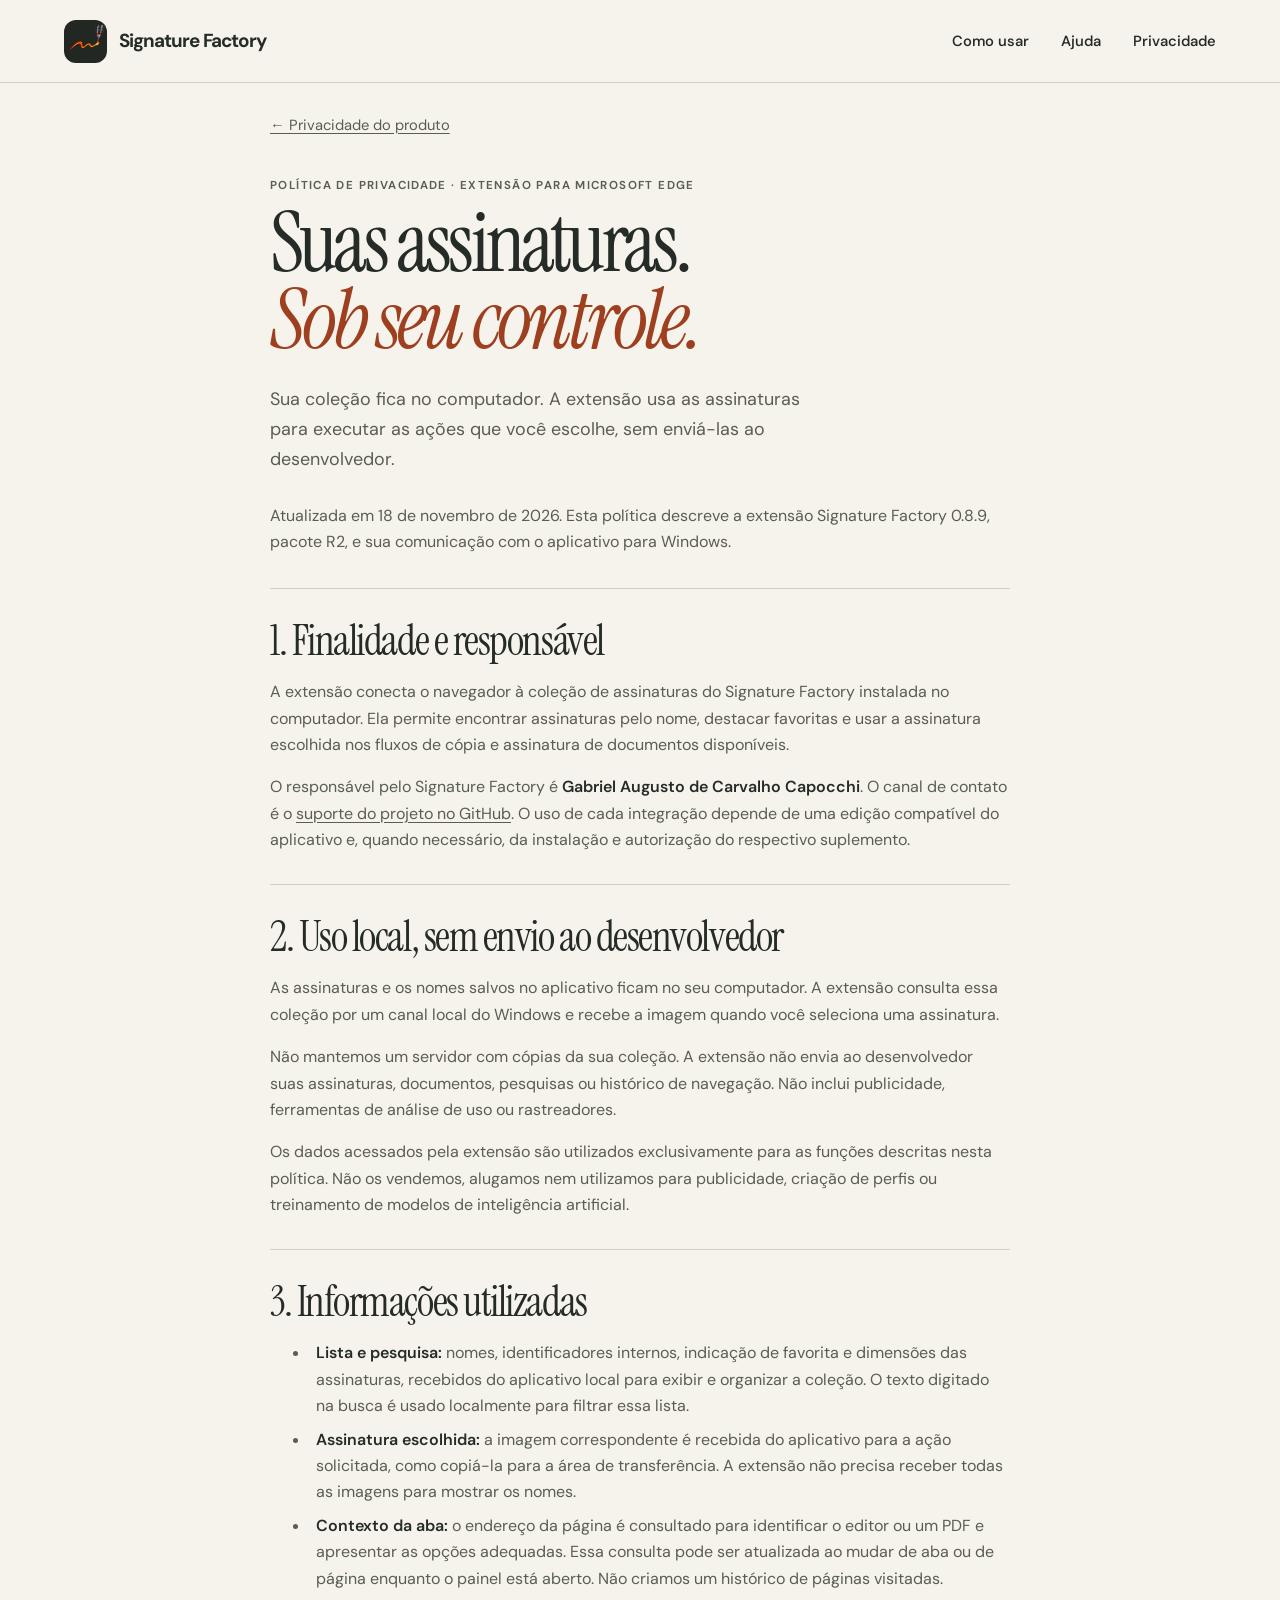
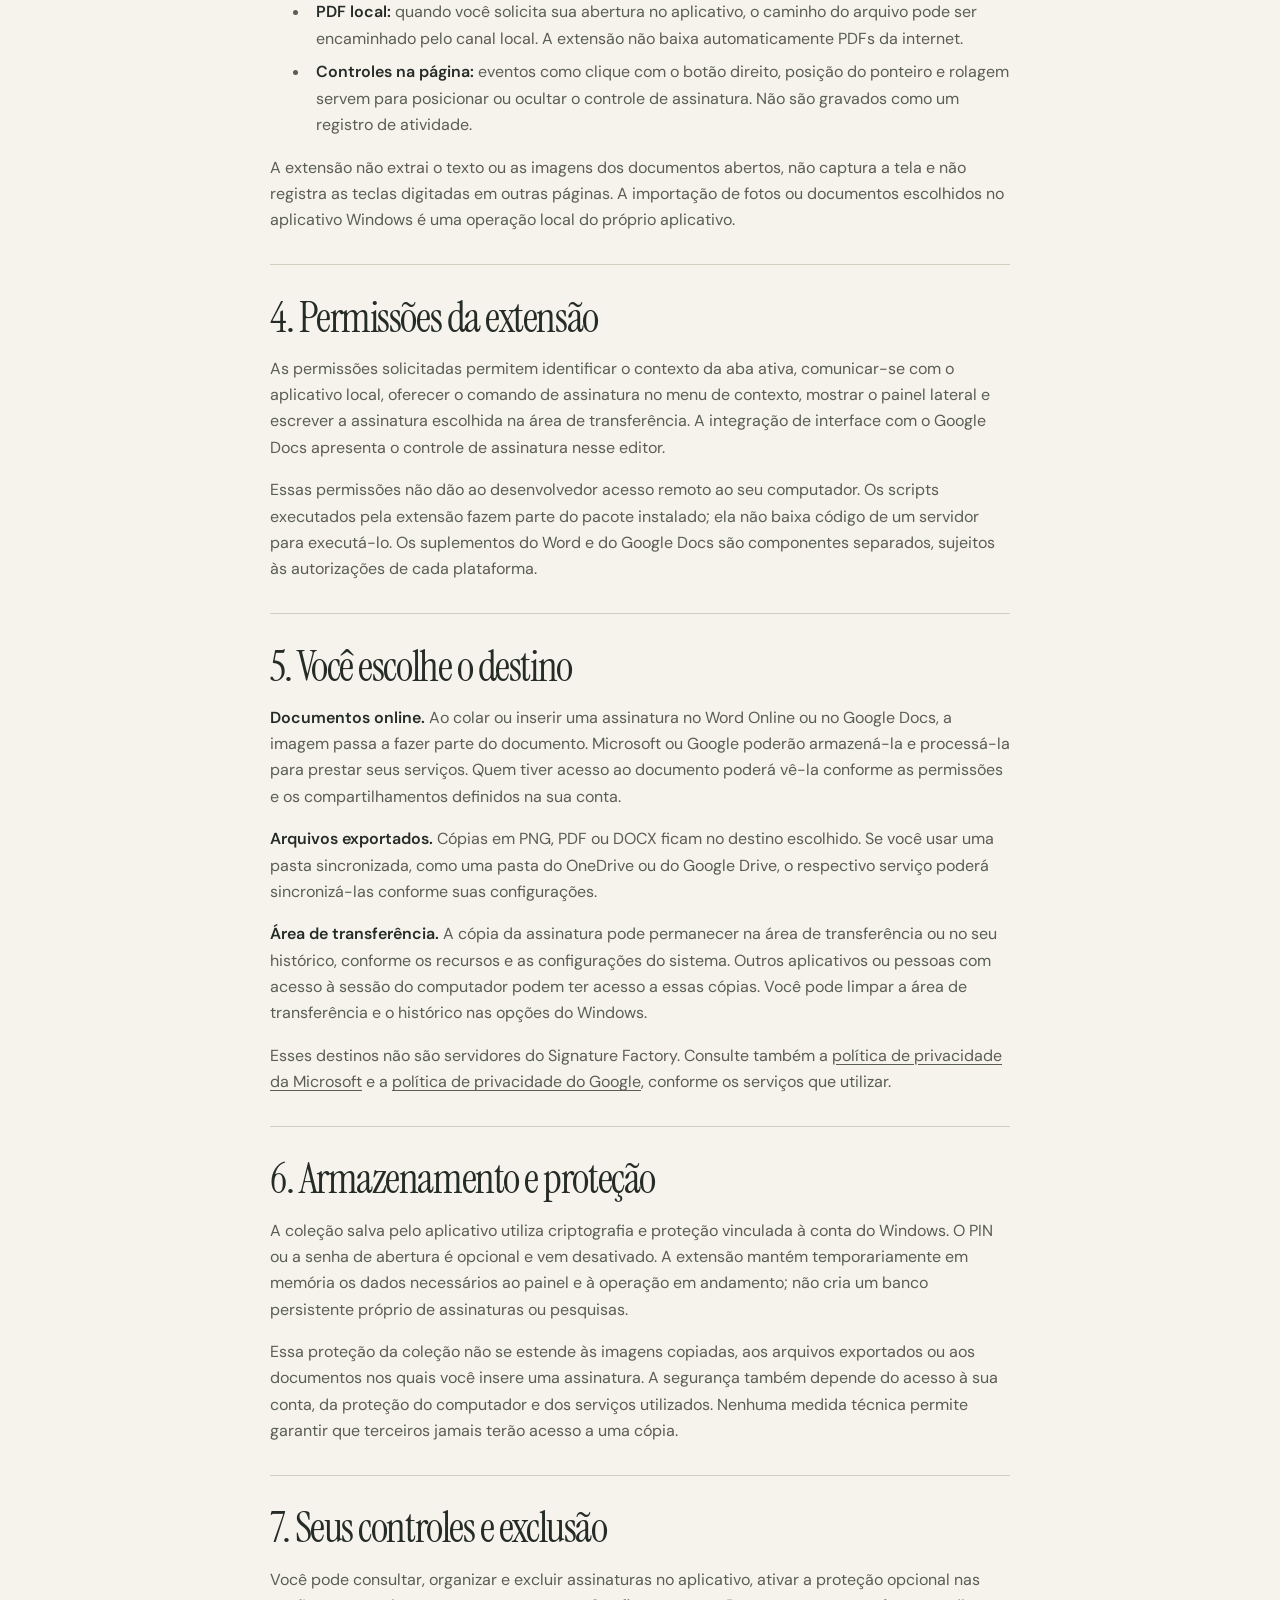
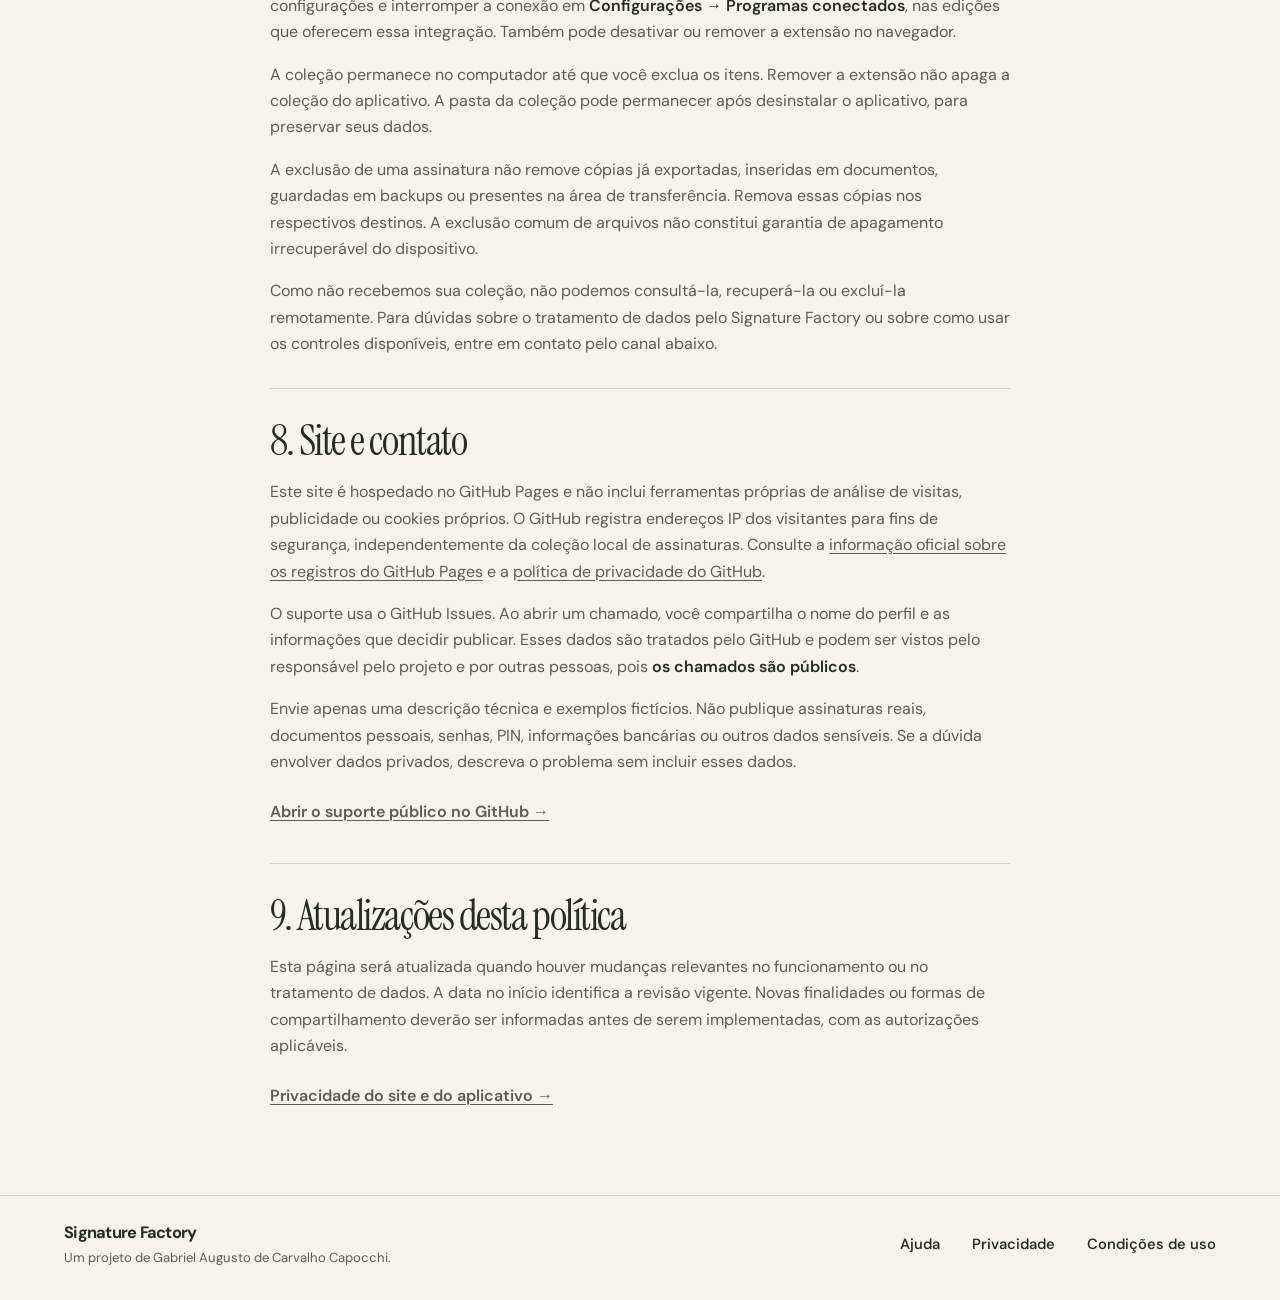
==== privacidade-extensao.html @ 2df638a7 "Publica política de privacidade da extensão Adiciona a política específica da extensão para Microsof" ====
<!doctype html>
<html lang="pt-BR">
<head>
  <meta charset="utf-8">
  <meta name="viewport" content="width=device-width,initial-scale=1">
  <meta name="description" content="Política de privacidade da extensão Signature Factory para Microsoft Edge: uso local das assinaturas, permissões, proteção dos dados e controle do usuário.">
  <meta name="theme-color" content="#f6f3ec">
  <title>Privacidade da extensão · Signature Factory</title>
  <link rel="canonical" href="https://haduka1.github.io/signature-factory/privacidade-extensao.html">
  <link rel="icon" href="assets/icone.png" type="image/png">
  <link rel="stylesheet" href="assets/site.css">
</head>
<body>
<a class="skip" href="#conteudo">Pular para o conteúdo</a>
<header class="site-header"><div class="shell masthead">
  <a class="brand" href="index.html" aria-label="Signature Factory, início"><span class="logo"><img src="assets/icone.png" width="40" height="40" alt=""></span>Signature Factory</a>
  <nav aria-label="Navegação principal"><a href="index.html#como-usar">Como usar</a><a href="ajuda.html">Ajuda</a><a href="privacidade.html">Privacidade</a></nav>
</div></header>
<main id="conteudo" class="shell">
<article class="reading">
  <a class="back" href="privacidade.html">← Privacidade do produto</a>
  <header>
    <p class="section-kicker">Política de privacidade · Extensão para Microsoft Edge</p>
    <h1>Suas assinaturas.<br><em>Sob seu controle.</em></h1>
    <p class="lede">Sua coleção fica no computador. A extensão usa as assinaturas para executar as ações que você escolhe, sem enviá-las ao desenvolvedor.</p>
    <p>Atualizada em <time datetime="2026-11-18">18 de novembro de 2026</time>. Esta política descreve a extensão Signature Factory 0.8.9, pacote R2, e sua comunicação com o aplicativo para Windows.</p>
  </header>
  <section aria-labelledby="responsavel">
    <h2 id="responsavel">1. Finalidade e responsável</h2>
    <p>A extensão conecta o navegador à coleção de assinaturas do Signature Factory instalada no computador. Ela permite encontrar assinaturas pelo nome, destacar favoritas e usar a assinatura escolhida nos fluxos de cópia e assinatura de documentos disponíveis.</p>
    <p>O responsável pelo Signature Factory é <strong>Gabriel Augusto de Carvalho Capocchi</strong>. O canal de contato é o <a href="https://github.com/Haduka1/signature-factory/issues">suporte do projeto no GitHub</a>. O uso de cada integração depende de uma edição compatível do aplicativo e, quando necessário, da instalação e autorização do respectivo suplemento.</p>
  </section>
  <section aria-labelledby="uso-local">
    <h2 id="uso-local">2. Uso local, sem envio ao desenvolvedor</h2>
    <p>As assinaturas e os nomes salvos no aplicativo ficam no seu computador. A extensão consulta essa coleção por um canal local do Windows e recebe a imagem quando você seleciona uma assinatura.</p>
    <p>Não mantemos um servidor com cópias da sua coleção. A extensão não envia ao desenvolvedor suas assinaturas, documentos, pesquisas ou histórico de navegação. Não inclui publicidade, ferramentas de análise de uso ou rastreadores.</p>
    <p>Os dados acessados pela extensão são utilizados exclusivamente para as funções descritas nesta política. Não os vendemos, alugamos nem utilizamos para publicidade, criação de perfis ou treinamento de modelos de inteligência artificial.</p>
  </section>
  <section aria-labelledby="dados">
    <h2 id="dados">3. Informações utilizadas</h2>
    <ul>
      <li><strong>Lista e pesquisa:</strong> nomes, identificadores internos, indicação de favorita e dimensões das assinaturas, recebidos do aplicativo local para exibir e organizar a coleção. O texto digitado na busca é usado localmente para filtrar essa lista.</li>
      <li><strong>Assinatura escolhida:</strong> a imagem correspondente é recebida do aplicativo para a ação solicitada, como copiá-la para a área de transferência. A extensão não precisa receber todas as imagens para mostrar os nomes.</li>
      <li><strong>Contexto da aba:</strong> o endereço da página é consultado para identificar o editor ou um PDF e apresentar as opções adequadas. Essa consulta pode ser atualizada ao mudar de aba ou de página enquanto o painel está aberto. Não criamos um histórico de páginas visitadas.</li>
      <li><strong>PDF local:</strong> quando você solicita sua abertura no aplicativo, o caminho do arquivo pode ser encaminhado pelo canal local. A extensão não baixa automaticamente PDFs da internet.</li>
      <li><strong>Controles na página:</strong> eventos como clique com o botão direito, posição do ponteiro e rolagem servem para posicionar ou ocultar o controle de assinatura. Não são gravados como um registro de atividade.</li>
    </ul>
    <p>A extensão não extrai o texto ou as imagens dos documentos abertos, não captura a tela e não registra as teclas digitadas em outras páginas. A importação de fotos ou documentos escolhidos no aplicativo Windows é uma operação local do próprio aplicativo.</p>
  </section>
  <section aria-labelledby="permissoes">
    <h2 id="permissoes">4. Permissões da extensão</h2>
    <p>As permissões solicitadas permitem identificar o contexto da aba ativa, comunicar-se com o aplicativo local, oferecer o comando de assinatura no menu de contexto, mostrar o painel lateral e escrever a assinatura escolhida na área de transferência. A integração de interface com o Google Docs apresenta o controle de assinatura nesse editor.</p>
    <p>Essas permissões não dão ao desenvolvedor acesso remoto ao seu computador. Os scripts executados pela extensão fazem parte do pacote instalado; ela não baixa código de um servidor para executá-lo. Os suplementos do Word e do Google Docs são componentes separados, sujeitos às autorizações de cada plataforma.</p>
  </section>
  <section aria-labelledby="destinos">
    <h2 id="destinos">5. Você escolhe o destino</h2>
    <p><strong>Documentos online.</strong> Ao colar ou inserir uma assinatura no Word Online ou no Google Docs, a imagem passa a fazer parte do documento. Microsoft ou Google poderão armazená-la e processá-la para prestar seus serviços. Quem tiver acesso ao documento poderá vê-la conforme as permissões e os compartilhamentos definidos na sua conta.</p>
    <p><strong>Arquivos exportados.</strong> Cópias em PNG, PDF ou DOCX ficam no destino escolhido. Se você usar uma pasta sincronizada, como uma pasta do OneDrive ou do Google Drive, o respectivo serviço poderá sincronizá-las conforme suas configurações.</p>
    <p><strong>Área de transferência.</strong> A cópia da assinatura pode permanecer na área de transferência ou no seu histórico, conforme os recursos e as configurações do sistema. Outros aplicativos ou pessoas com acesso à sessão do computador podem ter acesso a essas cópias. Você pode limpar a área de transferência e o histórico nas opções do Windows.</p>
    <p>Esses destinos não são servidores do Signature Factory. Consulte também a <a href="https://privacy.microsoft.com/pt-br/privacystatement">política de privacidade da Microsoft</a> e a <a href="https://policies.google.com/privacy?hl=pt-BR">política de privacidade do Google</a>, conforme os serviços que utilizar.</p>
  </section>
  <section aria-labelledby="protecao">
    <h2 id="protecao">6. Armazenamento e proteção</h2>
    <p>A coleção salva pelo aplicativo utiliza criptografia e proteção vinculada à conta do Windows. O PIN ou a senha de abertura é opcional e vem desativado. A extensão mantém temporariamente em memória os dados necessários ao painel e à operação em andamento; não cria um banco persistente próprio de assinaturas ou pesquisas.</p>
    <p>Essa proteção da coleção não se estende às imagens copiadas, aos arquivos exportados ou aos documentos nos quais você insere uma assinatura. A segurança também depende do acesso à sua conta, da proteção do computador e dos serviços utilizados. Nenhuma medida técnica permite garantir que terceiros jamais terão acesso a uma cópia.</p>
  </section>
  <section aria-labelledby="controle">
    <h2 id="controle">7. Seus controles e exclusão</h2>
    <p>Você pode consultar, organizar e excluir assinaturas no aplicativo, ativar a proteção opcional nas configurações e interromper a conexão em <strong>Configurações → Programas conectados</strong>, nas edições que oferecem essa integração. Também pode desativar ou remover a extensão no navegador.</p>
    <p>A coleção permanece no computador até que você exclua os itens. Remover a extensão não apaga a coleção do aplicativo. A pasta da coleção pode permanecer após desinstalar o aplicativo, para preservar seus dados.</p>
    <p>A exclusão de uma assinatura não remove cópias já exportadas, inseridas em documentos, guardadas em backups ou presentes na área de transferência. Remova essas cópias nos respectivos destinos. A exclusão comum de arquivos não constitui garantia de apagamento irrecuperável do dispositivo.</p>
    <p>Como não recebemos sua coleção, não podemos consultá-la, recuperá-la ou excluí-la remotamente. Para dúvidas sobre o tratamento de dados pelo Signature Factory ou sobre como usar os controles disponíveis, entre em contato pelo canal abaixo.</p>
  </section>
  <section aria-labelledby="site-suporte">
    <h2 id="site-suporte">8. Site e contato</h2>
    <p>Este site é hospedado no GitHub Pages e não inclui ferramentas próprias de análise de visitas, publicidade ou cookies próprios. O GitHub registra endereços IP dos visitantes para fins de segurança, independentemente da coleção local de assinaturas. Consulte a <a href="https://docs.github.com/en/pages/getting-started-with-github-pages/what-is-github-pages#data-collection">informação oficial sobre os registros do GitHub Pages</a> e a <a href="https://docs.github.com/en/site-policy/privacy-policies/github-general-privacy-statement">política de privacidade do GitHub</a>.</p>
    <p>O suporte usa o GitHub Issues. Ao abrir um chamado, você compartilha o nome do perfil e as informações que decidir publicar. Esses dados são tratados pelo GitHub e podem ser vistos pelo responsável pelo projeto e por outras pessoas, pois <strong>os chamados são públicos</strong>.</p>
    <p>Envie apenas uma descrição técnica e exemplos fictícios. Não publique assinaturas reais, documentos pessoais, senhas, PIN, informações bancárias ou outros dados sensíveis. Se a dúvida envolver dados privados, descreva o problema sem incluir esses dados.</p>
    <p><a class="text-link" href="https://github.com/Haduka1/signature-factory/issues">Abrir o suporte público no GitHub →</a></p>
  </section>
  <section aria-labelledby="atualizacoes">
    <h2 id="atualizacoes">9. Atualizações desta política</h2>
    <p>Esta página será atualizada quando houver mudanças relevantes no funcionamento ou no tratamento de dados. A data no início identifica a revisão vigente. Novas finalidades ou formas de compartilhamento deverão ser informadas antes de serem implementadas, com as autorizações aplicáveis.</p>
    <p><a class="text-link" href="privacidade.html">Privacidade do site e do aplicativo →</a></p>
  </section>
</article>
</main>
<footer><div class="shell foot"><div><strong>Signature Factory</strong><p>Um projeto de Gabriel Augusto de Carvalho Capocchi.</p></div>
<nav aria-label="Rodapé"><a href="ajuda.html">Ajuda</a><a href="privacidade.html">Privacidade</a><a href="condicoes.html">Condições de uso</a></nav></div></footer>
</body>
</html>
---- assets/site.css ----
@font-face{font-family:"DM Sans";src:url("fonts/Sans.woff2") format("woff2");font-weight:400 700;font-display:swap}
@font-face{font-family:"Instrument Serif";src:url("fonts/Serif.woff2") format("woff2");font-display:swap}
@font-face{font-family:"Instrument Serif";src:url("fonts/SerifItalic.woff2") format("woff2");font-style:italic;font-display:swap}
@font-face{font-family:Explora;src:url("fonts/Rubrica.woff2") format("woff2");font-display:swap}
:root{--paper:#f6f3ec;--ink:#252b26;--soft:#595d54;--line:#d2cec2;--accent:#9e401f;--forest:#203830;--serif:"Instrument Serif",Georgia,serif;font-family:"DM Sans","Segoe UI",sans-serif;color:var(--ink);background:var(--paper);font-size:16px;line-height:1.55;color-scheme:light}
*,*::before,*::after{box-sizing:border-box}
html{scroll-padding-top:1.5rem}
body{margin:0}
button{font:inherit}
a{color:inherit;text-underline-offset:.21em}
a:hover{color:var(--accent)}
a:focus-visible,button:focus-visible,summary:focus-visible{outline:3px solid #b44e28;outline-offset:4px}
[hidden]{display:none!important}
.sr,.skip:not(:focus){position:absolute;clip-path:inset(50%);width:1px;height:1px;overflow:hidden;white-space:nowrap}
.skip:focus{position:fixed;z-index:9;top:1rem;left:1rem;background:#fff;padding:.7rem}
.shell{width:min(1240px,90vw);margin-inline:auto}
.site-header{border-bottom:1px solid var(--line)}
.masthead,.foot{display:flex;align-items:center;justify-content:space-between;gap:1.5rem}
.masthead{min-height:82px}
.brand,.masthead nav a,.foot nav a{display:inline-flex;align-items:center;text-decoration:none}
.brand{gap:12px;font-size:1.18rem;letter-spacing:-.05em;font-weight:700;white-space:nowrap}
.logo{display:grid;place-items:center;width:43px;height:43px;border-radius:12px;background:#232724}
.logo img{width:40px;height:40px;object-fit:contain}
.masthead nav,.foot nav{display:flex;align-items:center;gap:clamp(1rem,2.5vw,2.4rem)}
.masthead nav a,.foot nav a{min-height:44px;font-size:.92rem;font-weight:550}
nav a[aria-current="page"]{text-decoration:underline;text-decoration-color:var(--accent);text-decoration-thickness:2px}
.hero{display:grid;grid-template-columns:1fr 1fr;align-items:center;gap:clamp(2rem,4vw,4.7rem);padding:clamp(3rem,5.5vw,6rem) 0}
.intro{padding-bottom:1rem}
.platform,.section-kicker{color:var(--accent);font-weight:650;font-size:.78rem;letter-spacing:.12em;text-transform:uppercase;margin:0 0 1rem}
.platform{display:flex;align-items:center;gap:.62rem}
.platform::before{content:"";width:1.95rem;height:2px;background:var(--accent)}
h1,h2,h3,p,figure,dl,dd{margin:0}
h1,h2{font-family:var(--serif);font-weight:400}
h1{font-size:clamp(4.2rem,6.75vw,6.65rem);letter-spacing:-.045em;line-height:.92}
h1 em{color:var(--accent);font-weight:400}
.lede{font-size:clamp(1.1rem,1.4vw,1.28rem);line-height:1.5;color:var(--soft);max-width:35ch;margin:1.65rem 0 1.8rem}
.actions{display:flex;align-items:center;gap:1.5rem;flex-wrap:wrap}
.button{display:inline-flex;justify-content:center;align-items:center;gap:.95rem;min-height:48px;padding:.78rem 1.38rem;border-radius:32px;background:var(--forest);color:white;font-weight:650;text-decoration:none;font-size:.95rem}
.button:hover{background:#304d40;color:#fff}
.text-link{font-weight:600;text-decoration-thickness:1px;display:inline-block;padding:.45rem 0}
.demo{min-width:0}
.desk{position:relative;overflow:hidden;border-radius:16px;background-color:var(--forest);background-image:repeating-linear-gradient(94deg,transparent 0 46px,#ffffff07 47px 48px),repeating-linear-gradient(4deg,transparent 0 46px,#ffffff07 47px 48px),linear-gradient(125deg,#364d40,#1f342c 75%);color:#eef2e6;padding:1.25rem clamp(1rem,3.2vw,3.1rem) 2rem}
.viewer-bar{display:flex;align-items:center;justify-content:space-between;gap:.6rem;margin:0 0 1.3rem;font-size:.72rem;letter-spacing:.055em;color:#d8dfce}
.viewer-name{display:flex;align-items:center;gap:.52rem}
.viewer-name::before{content:"";width:10px;height:13px;border:1px solid currentColor;border-radius:1px}
.sheet{color:#32382e;isolation:isolate;position:relative;width:min(100%,440px);margin:auto;background:#fffcf4;border:1px solid #ede7d8;border-radius:2px;box-shadow:5px 7px 0 -1px #b9b6a6,6px 11px 0 -1px #d6cfba,10px 12px 23px #0b191a45;aspect-ratio:1.35}
.sheet-body{position:absolute;inset:0;padding:7% 9%;pointer-events:none;overflow:hidden}
.doc-label{color:#6b685c;font:600 clamp(.58rem,.66vw,.7rem)/1.2 "DM Sans",sans-serif;text-transform:uppercase;letter-spacing:.16em}
.sheet h2{font:400 clamp(1.8rem,2.7vw,2.7rem)/1.05 var(--serif);letter-spacing:-.015em;margin:.36rem 0 .55rem}
.sheet p{font-size:clamp(.64rem,.82vw,.82rem);line-height:1.55;color:#55594e}
.rule{display:block;background:#dbd7c9;height:1px;width:83%;margin:.7rem 0 0}
.rule.short{width:63%;margin-top:.4rem}
.sign-line{position:absolute;bottom:10%;left:9%;width:82%;border-top:1px solid #a5a497;color:#6c6b60;font-size:.66rem;line-height:1.5;padding-top:.3rem}
.signature{--sig-width:45%;--sig-left:26%;--sig-top:59%;position:absolute;display:grid;place-items:center;left:var(--sig-left);top:var(--sig-top);width:var(--sig-width);aspect-ratio:3.65;container-type:inline-size;padding:0;border:1.4px dashed #a34c2c;color:#235545;background:transparent;line-height:1;touch-action:none;user-select:none;cursor:grab}
.signature:active{cursor:grabbing}
.signature::after,.signature::before{content:"";position:absolute;width:7px;height:7px;background:#fffcf4;outline:1.5px solid #a34c2c}
.signature::before{left:-3px;top:-3px}.signature::after{bottom:-3px;right:-3px}
.signature span{display:block;white-space:nowrap;pointer-events:none;font:400 30cqi/.82 Explora,cursive;letter-spacing:-.055em;transform:rotate(-4deg) translateY(-.04em)}
.demo figcaption{display:flex;align-items:center;justify-content:space-between;gap:.55rem;padding-top:.8rem;color:var(--soft);font-size:.79rem;line-height:1.42}
.demo figcaption strong{display:block;font-weight:650;color:var(--ink)}
.demo-controls{display:flex;align-items:center;gap:6px}
.demo-controls button{border:1px solid #b4b5a9;background:transparent;width:40px;height:40px;border-radius:50%;font-size:1.4rem;line-height:1;color:var(--forest);cursor:pointer}
.demo-controls button:hover{background:#e5e7db}.demo-controls button:disabled{opacity:.45;cursor:default}
.steps-section,.formats,.availability{border-top:1px solid var(--line);padding:clamp(2.7rem,4.5vw,4.6rem) 0}
.section-kicker{margin-bottom:.55rem;font-size:.72rem}
.section-heading h2,.formats h2,.availability h2,.reading section h2{font-size:clamp(2.4rem,4.2vw,4.15rem);line-height:1.06;letter-spacing:-.035em}
.steps{list-style:none;counter-reset:step;display:grid;grid-template-columns:repeat(3,1fr);gap:clamp(1.5rem,4vw,4rem);padding:0;margin:2.15rem 0 0}
.steps li{counter-increment:step;position:relative;border-top:1px solid #bcbdae;padding:.9rem 0 0}
.steps li::before{content:counter(step,decimal-leading-zero);display:block;color:var(--accent);font-variant-numeric:tabular-nums;font-size:.82rem;margin-bottom:.72rem}
h3,.format-list dt{font-size:1.15rem;line-height:1.35;letter-spacing:-.035em;font-weight:650}
.steps p,.format-list dd,.availability p,.reading p,.reading li{color:var(--soft)}
.steps p{margin:.55rem 0 0}.steps p strong,.reading strong{font-weight:600;color:var(--ink)}
.formats{display:grid;grid-template-columns:1fr 1.14fr;align-items:start;gap:clamp(1rem,6vw,6rem)}
.format-list div{display:grid;grid-template-columns:6.8rem 1fr;gap:1.25rem;padding:1.1rem 0;border-bottom:1px solid var(--line)}
.format-list div:first-child{padding-top:.2rem}
.availability{display:flex;align-items:center;gap:1.75rem}.availability>div{margin-right:auto}.availability p:last-child{margin-top:.6rem}
footer{border-top:1px solid var(--line);padding:1.5rem 0 2rem}
.foot strong{font-size:1.03rem;letter-spacing:-.045em}.foot p{font-size:.82rem;color:var(--soft);margin-top:.15rem}
.reading{max-width:740px;margin:0 auto 3rem}
.back{display:inline-flex;align-items:center;min-height:44px;margin:1.25rem 0 1.8rem;font-size:.92rem;color:var(--soft)}
.reading header{padding-bottom:2rem}
.reading h1{font-size:clamp(3.5rem,6.6vw,5.9rem)}
.reading .lede{max-width:47ch}
.reading section{border-top:1px solid var(--line);padding:1.9rem 0}
.reading section h2{font-size:clamp(2rem,3.25vw,2.8rem);margin-bottom:1rem}
.reading p,.reading li{line-height:1.65}.reading p+p,.reading p+.button,.reading .button+p{margin-top:1rem}
.reading ol{padding-inline-start:1.4rem}.reading li{padding-inline-start:.4rem;margin:.45rem 0}.filename{overflow-wrap:anywhere}
.reading details{padding:.55rem 0;border-bottom:1px solid var(--line)}
.reading summary{padding:.55rem 0;min-height:44px;font-weight:600;cursor:pointer}
.reading details p{padding-bottom:.6rem}
@media(max-width:820px){.hero{grid-template-columns:1fr;gap:2rem}.intro{padding-bottom:0}.intro .lede{max-width:44ch}.demo{width:min(100%,600px);justify-self:center}.sheet{width:min(100%,450px)}.sheet h2{font-size:clamp(1.75rem,5vw,2.6rem)}.sheet p{font-size:clamp(.7rem,1.65vw,.85rem)}.formats{grid-template-columns:1fr}.steps{gap:1.25rem}}
@media(max-width:600px){.shell{width:91vw}.masthead{min-height:70px;flex-wrap:wrap;gap:.2rem;padding:.62rem 0 .25rem}.masthead nav{gap:1.35rem}.logo{width:36px;height:36px;border-radius:10px}.logo img{width:34px;height:34px}.brand{font-size:1.08rem;gap:8px}.masthead nav a{min-height:38px}.hero{padding:2.65rem 0 2rem;gap:1.65rem}h1{font-size:clamp(3.7rem,13vw,5.5rem)}.lede{margin:1.1rem 0 1.35rem}.platform{font-size:.68rem}.actions{gap:1rem}.desk{padding:1rem 1.12rem 1.45rem}.viewer-bar{margin-bottom:.9rem}.sheet-body{padding:6% 8%}.sheet h2{margin:.25rem 0 .42rem}.rule{margin-top:.5rem}.demo figcaption{font-size:.74rem}.steps{grid-template-columns:1fr;margin-top:1.45rem;gap:1rem}.steps li{padding:.8rem 0 0 2.35rem}.steps li::before{position:absolute;left:0;top:.9rem}.format-list div{grid-template-columns:5.5rem 1fr;gap:.65rem}.availability,.foot{flex-wrap:wrap}.availability>div{flex-basis:100%}.foot{gap:.3rem}.foot nav{gap:1.15rem}.reading{margin-bottom:1.3rem}}
@media(forced-colors:active){.signature,.signature::before,.signature::after{border:1px solid ButtonText}.button{border:1px solid LinkText}}

.app-screen{margin:1.35rem 0 0}.app-screen img{display:block;max-width:100%;width:550px;height:auto;border:1px solid var(--line);border-radius:8px}.app-screen figcaption{font-size:.83rem;color:var(--soft);margin:.5rem 0 0}
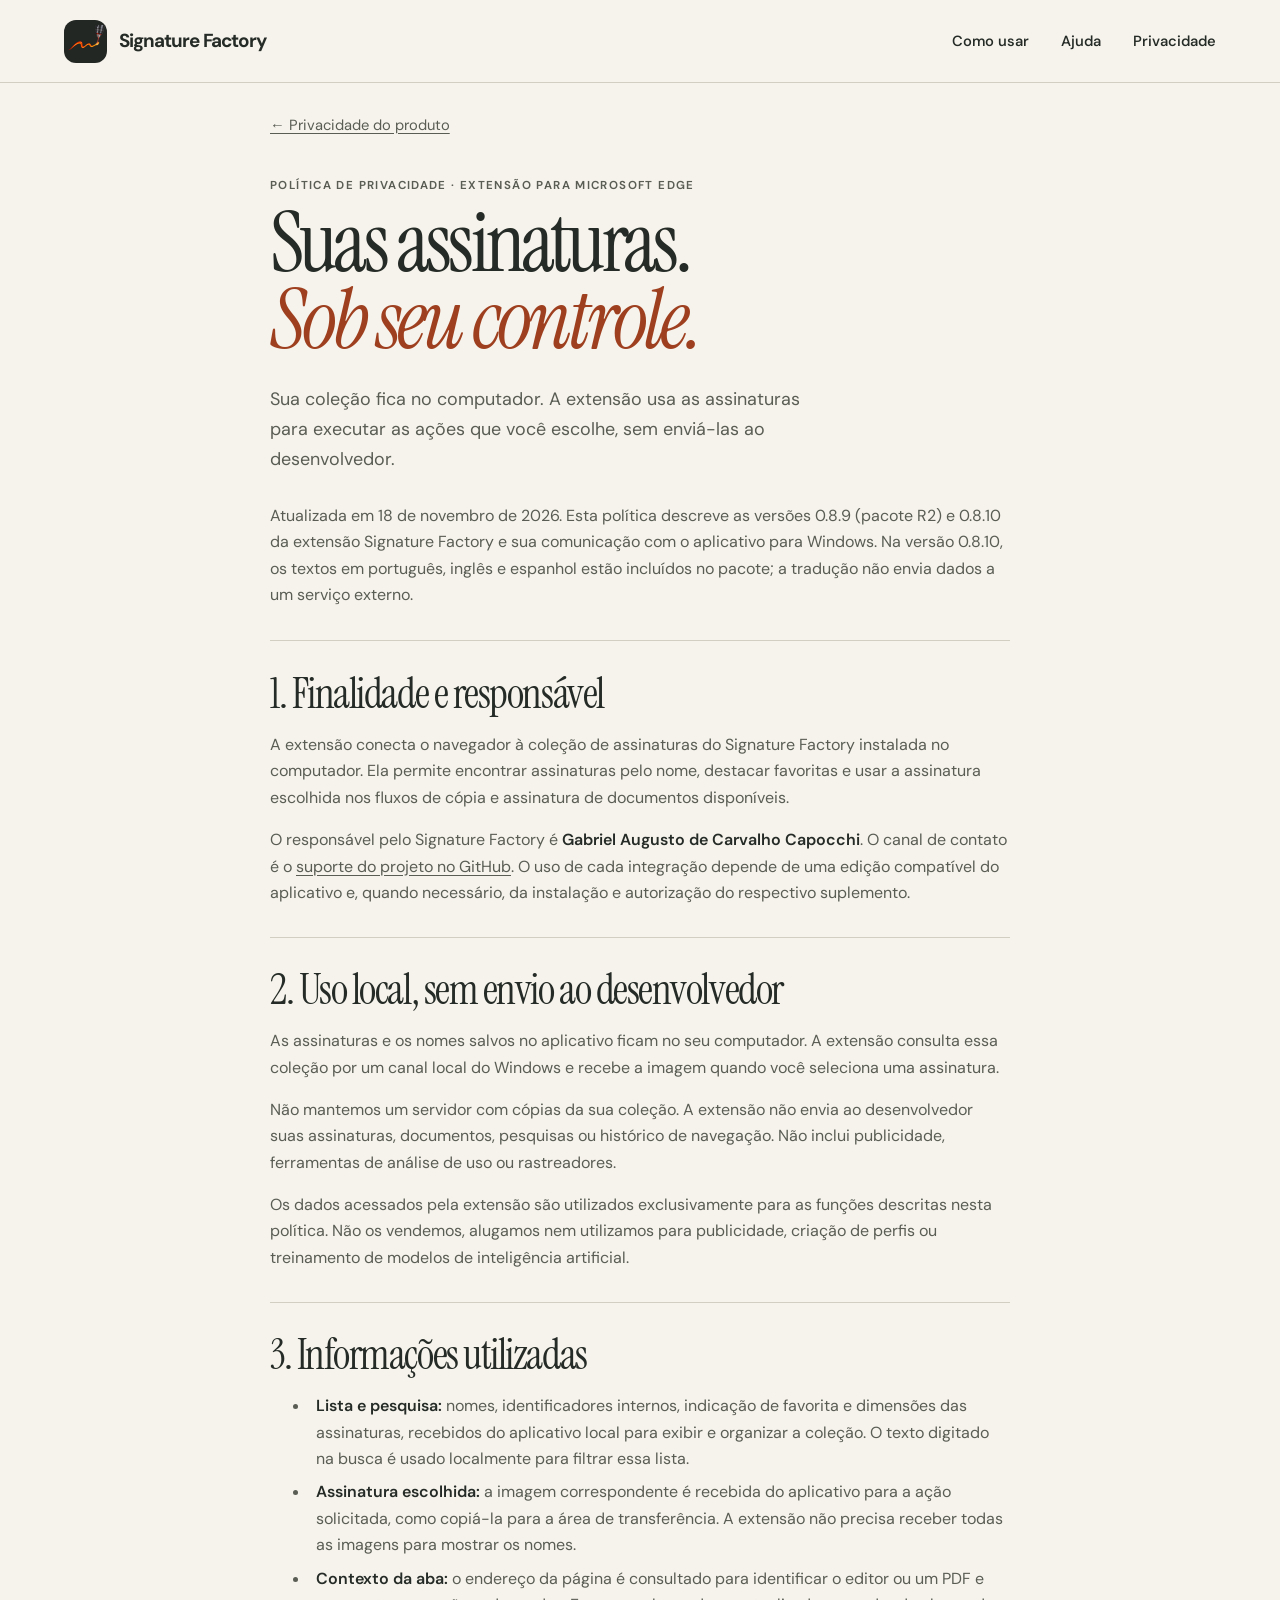
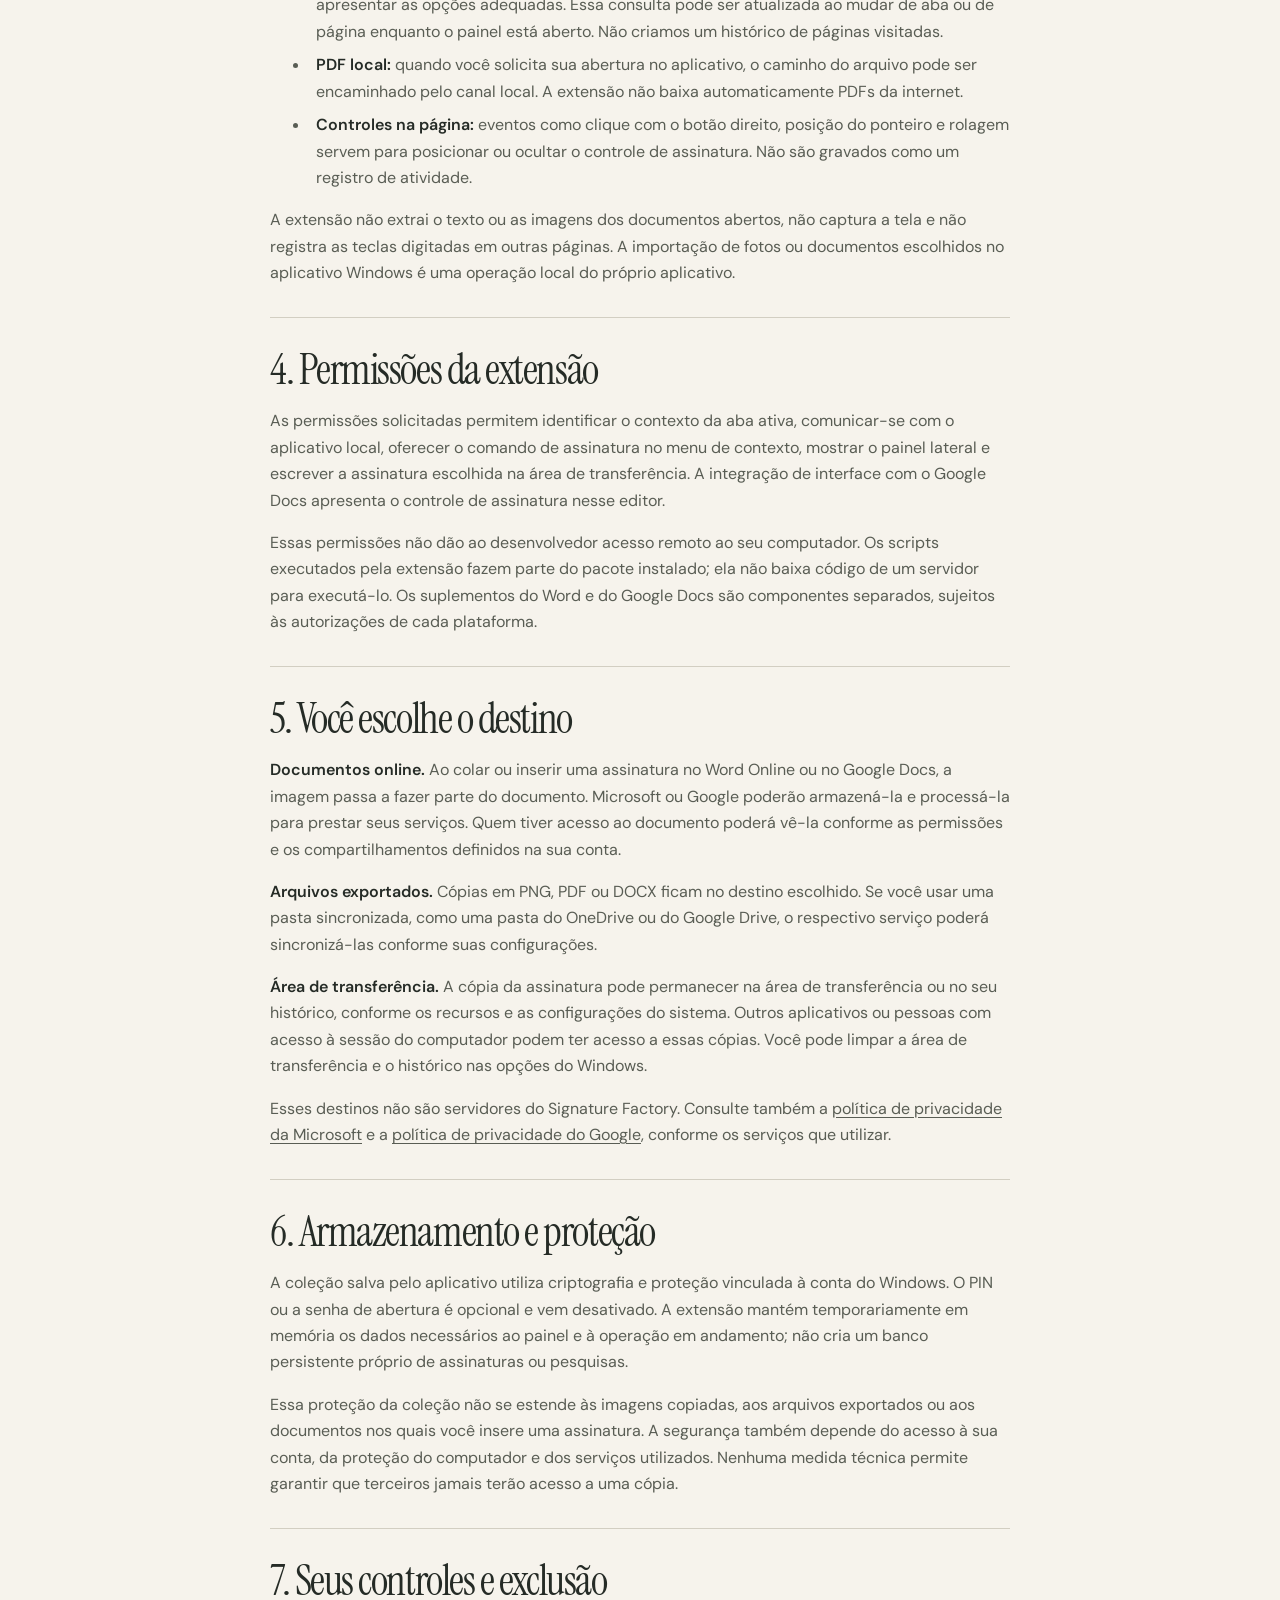
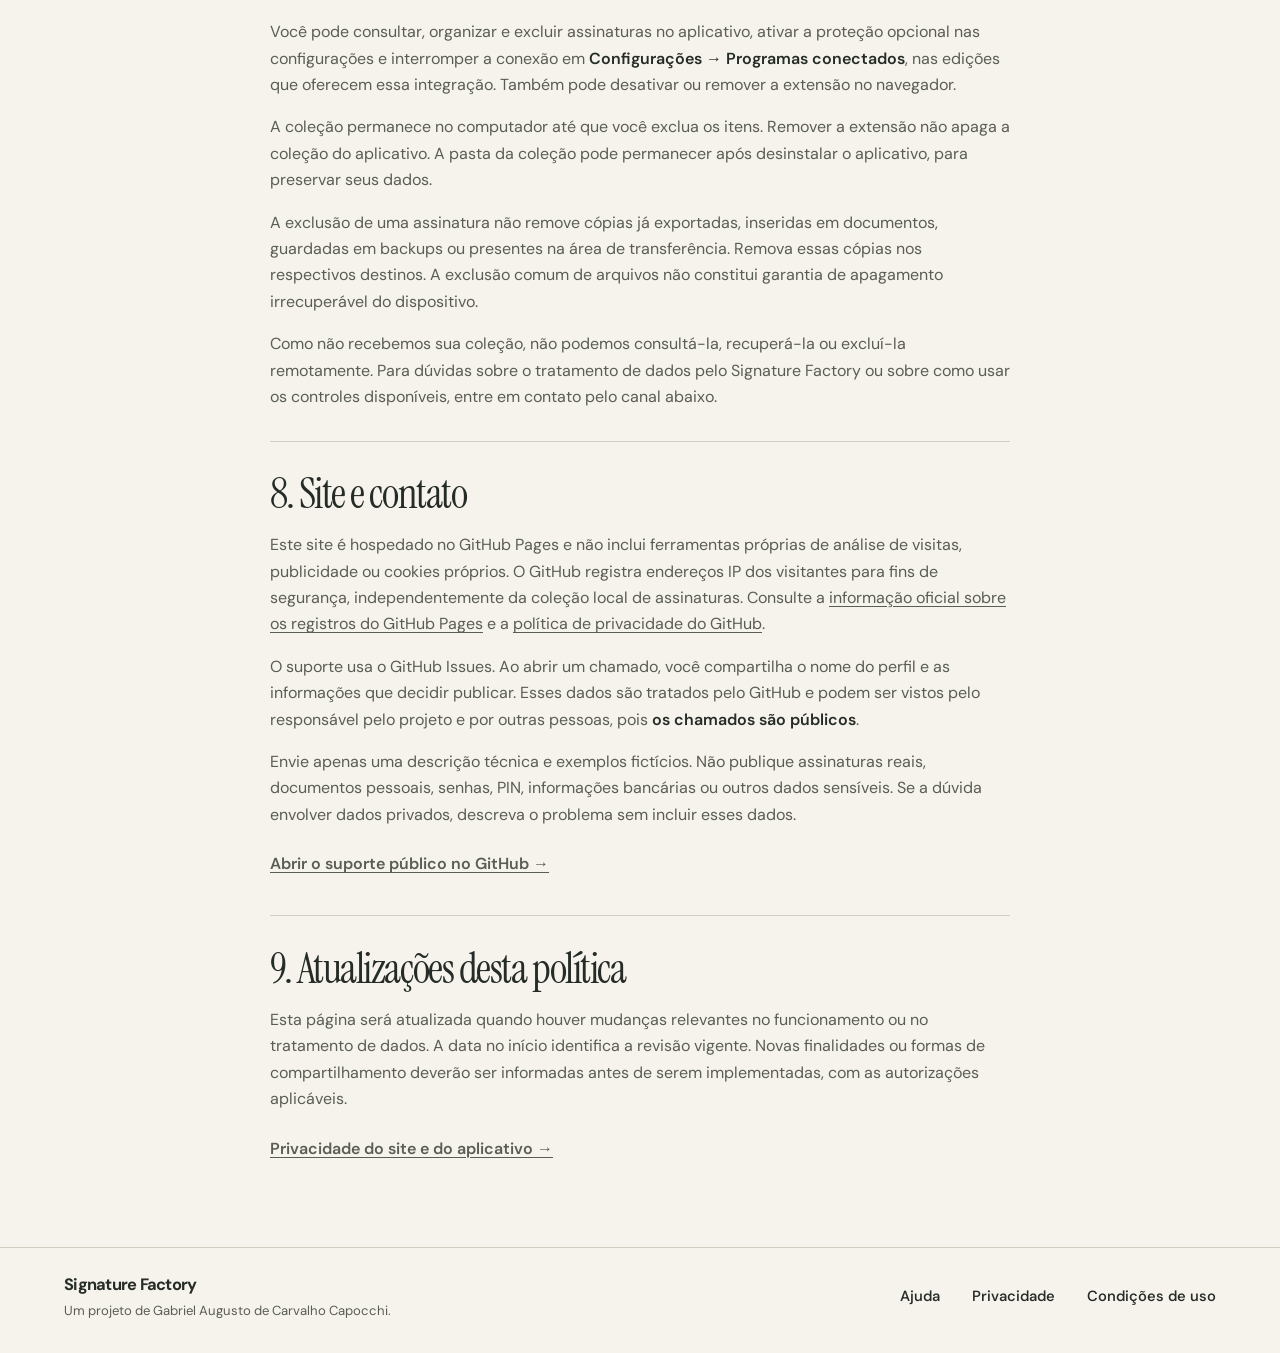
==== commit f6170ce6: "Atualiza política para a extensão 0.8.10" ====
--- a/privacidade-extensao.html
+++ b/privacidade-extensao.html
@@ -1,91 +1,91 @@
-<!doctype html>
-<html lang="pt-BR">
-<head>
-  <meta charset="utf-8">
-  <meta name="viewport" content="width=device-width,initial-scale=1">
-  <meta name="description" content="Política de privacidade da extensão Signature Factory para Microsoft Edge: uso local das assinaturas, permissões, proteção dos dados e controle do usuário.">
-  <meta name="theme-color" content="#f6f3ec">
-  <title>Privacidade da extensão · Signature Factory</title>
-  <link rel="canonical" href="https://haduka1.github.io/signature-factory/privacidade-extensao.html">
-  <link rel="icon" href="assets/icone.png" type="image/png">
-  <link rel="stylesheet" href="assets/site.css">
-</head>
-<body>
-<a class="skip" href="#conteudo">Pular para o conteúdo</a>
-<header class="site-header"><div class="shell masthead">
-  <a class="brand" href="index.html" aria-label="Signature Factory, início"><span class="logo"><img src="assets/icone.png" width="40" height="40" alt=""></span>Signature Factory</a>
-  <nav aria-label="Navegação principal"><a href="index.html#como-usar">Como usar</a><a href="ajuda.html">Ajuda</a><a href="privacidade.html">Privacidade</a></nav>
-</div></header>
-<main id="conteudo" class="shell">
-<article class="reading">
-  <a class="back" href="privacidade.html">← Privacidade do produto</a>
-  <header>
-    <p class="section-kicker">Política de privacidade · Extensão para Microsoft Edge</p>
-    <h1>Suas assinaturas.<br><em>Sob seu controle.</em></h1>
-    <p class="lede">Sua coleção fica no computador. A extensão usa as assinaturas para executar as ações que você escolhe, sem enviá-las ao desenvolvedor.</p>
-    <p>Atualizada em <time datetime="2026-11-18">18 de novembro de 2026</time>. Esta política descreve a extensão Signature Factory 0.8.9, pacote R2, e sua comunicação com o aplicativo para Windows.</p>
-  </header>
-  <section aria-labelledby="responsavel">
-    <h2 id="responsavel">1. Finalidade e responsável</h2>
-    <p>A extensão conecta o navegador à coleção de assinaturas do Signature Factory instalada no computador. Ela permite encontrar assinaturas pelo nome, destacar favoritas e usar a assinatura escolhida nos fluxos de cópia e assinatura de documentos disponíveis.</p>
-    <p>O responsável pelo Signature Factory é <strong>Gabriel Augusto de Carvalho Capocchi</strong>. O canal de contato é o <a href="https://github.com/Haduka1/signature-factory/issues">suporte do projeto no GitHub</a>. O uso de cada integração depende de uma edição compatível do aplicativo e, quando necessário, da instalação e autorização do respectivo suplemento.</p>
-  </section>
-  <section aria-labelledby="uso-local">
-    <h2 id="uso-local">2. Uso local, sem envio ao desenvolvedor</h2>
-    <p>As assinaturas e os nomes salvos no aplicativo ficam no seu computador. A extensão consulta essa coleção por um canal local do Windows e recebe a imagem quando você seleciona uma assinatura.</p>
-    <p>Não mantemos um servidor com cópias da sua coleção. A extensão não envia ao desenvolvedor suas assinaturas, documentos, pesquisas ou histórico de navegação. Não inclui publicidade, ferramentas de análise de uso ou rastreadores.</p>
-    <p>Os dados acessados pela extensão são utilizados exclusivamente para as funções descritas nesta política. Não os vendemos, alugamos nem utilizamos para publicidade, criação de perfis ou treinamento de modelos de inteligência artificial.</p>
-  </section>
-  <section aria-labelledby="dados">
-    <h2 id="dados">3. Informações utilizadas</h2>
-    <ul>
-      <li><strong>Lista e pesquisa:</strong> nomes, identificadores internos, indicação de favorita e dimensões das assinaturas, recebidos do aplicativo local para exibir e organizar a coleção. O texto digitado na busca é usado localmente para filtrar essa lista.</li>
-      <li><strong>Assinatura escolhida:</strong> a imagem correspondente é recebida do aplicativo para a ação solicitada, como copiá-la para a área de transferência. A extensão não precisa receber todas as imagens para mostrar os nomes.</li>
-      <li><strong>Contexto da aba:</strong> o endereço da página é consultado para identificar o editor ou um PDF e apresentar as opções adequadas. Essa consulta pode ser atualizada ao mudar de aba ou de página enquanto o painel está aberto. Não criamos um histórico de páginas visitadas.</li>
-      <li><strong>PDF local:</strong> quando você solicita sua abertura no aplicativo, o caminho do arquivo pode ser encaminhado pelo canal local. A extensão não baixa automaticamente PDFs da internet.</li>
-      <li><strong>Controles na página:</strong> eventos como clique com o botão direito, posição do ponteiro e rolagem servem para posicionar ou ocultar o controle de assinatura. Não são gravados como um registro de atividade.</li>
-    </ul>
-    <p>A extensão não extrai o texto ou as imagens dos documentos abertos, não captura a tela e não registra as teclas digitadas em outras páginas. A importação de fotos ou documentos escolhidos no aplicativo Windows é uma operação local do próprio aplicativo.</p>
-  </section>
-  <section aria-labelledby="permissoes">
-    <h2 id="permissoes">4. Permissões da extensão</h2>
-    <p>As permissões solicitadas permitem identificar o contexto da aba ativa, comunicar-se com o aplicativo local, oferecer o comando de assinatura no menu de contexto, mostrar o painel lateral e escrever a assinatura escolhida na área de transferência. A integração de interface com o Google Docs apresenta o controle de assinatura nesse editor.</p>
-    <p>Essas permissões não dão ao desenvolvedor acesso remoto ao seu computador. Os scripts executados pela extensão fazem parte do pacote instalado; ela não baixa código de um servidor para executá-lo. Os suplementos do Word e do Google Docs são componentes separados, sujeitos às autorizações de cada plataforma.</p>
-  </section>
-  <section aria-labelledby="destinos">
-    <h2 id="destinos">5. Você escolhe o destino</h2>
-    <p><strong>Documentos online.</strong> Ao colar ou inserir uma assinatura no Word Online ou no Google Docs, a imagem passa a fazer parte do documento. Microsoft ou Google poderão armazená-la e processá-la para prestar seus serviços. Quem tiver acesso ao documento poderá vê-la conforme as permissões e os compartilhamentos definidos na sua conta.</p>
-    <p><strong>Arquivos exportados.</strong> Cópias em PNG, PDF ou DOCX ficam no destino escolhido. Se você usar uma pasta sincronizada, como uma pasta do OneDrive ou do Google Drive, o respectivo serviço poderá sincronizá-las conforme suas configurações.</p>
-    <p><strong>Área de transferência.</strong> A cópia da assinatura pode permanecer na área de transferência ou no seu histórico, conforme os recursos e as configurações do sistema. Outros aplicativos ou pessoas com acesso à sessão do computador podem ter acesso a essas cópias. Você pode limpar a área de transferência e o histórico nas opções do Windows.</p>
-    <p>Esses destinos não são servidores do Signature Factory. Consulte também a <a href="https://privacy.microsoft.com/pt-br/privacystatement">política de privacidade da Microsoft</a> e a <a href="https://policies.google.com/privacy?hl=pt-BR">política de privacidade do Google</a>, conforme os serviços que utilizar.</p>
-  </section>
-  <section aria-labelledby="protecao">
-    <h2 id="protecao">6. Armazenamento e proteção</h2>
-    <p>A coleção salva pelo aplicativo utiliza criptografia e proteção vinculada à conta do Windows. O PIN ou a senha de abertura é opcional e vem desativado. A extensão mantém temporariamente em memória os dados necessários ao painel e à operação em andamento; não cria um banco persistente próprio de assinaturas ou pesquisas.</p>
-    <p>Essa proteção da coleção não se estende às imagens copiadas, aos arquivos exportados ou aos documentos nos quais você insere uma assinatura. A segurança também depende do acesso à sua conta, da proteção do computador e dos serviços utilizados. Nenhuma medida técnica permite garantir que terceiros jamais terão acesso a uma cópia.</p>
-  </section>
-  <section aria-labelledby="controle">
-    <h2 id="controle">7. Seus controles e exclusão</h2>
-    <p>Você pode consultar, organizar e excluir assinaturas no aplicativo, ativar a proteção opcional nas configurações e interromper a conexão em <strong>Configurações → Programas conectados</strong>, nas edições que oferecem essa integração. Também pode desativar ou remover a extensão no navegador.</p>
-    <p>A coleção permanece no computador até que você exclua os itens. Remover a extensão não apaga a coleção do aplicativo. A pasta da coleção pode permanecer após desinstalar o aplicativo, para preservar seus dados.</p>
-    <p>A exclusão de uma assinatura não remove cópias já exportadas, inseridas em documentos, guardadas em backups ou presentes na área de transferência. Remova essas cópias nos respectivos destinos. A exclusão comum de arquivos não constitui garantia de apagamento irrecuperável do dispositivo.</p>
-    <p>Como não recebemos sua coleção, não podemos consultá-la, recuperá-la ou excluí-la remotamente. Para dúvidas sobre o tratamento de dados pelo Signature Factory ou sobre como usar os controles disponíveis, entre em contato pelo canal abaixo.</p>
-  </section>
-  <section aria-labelledby="site-suporte">
-    <h2 id="site-suporte">8. Site e contato</h2>
-    <p>Este site é hospedado no GitHub Pages e não inclui ferramentas próprias de análise de visitas, publicidade ou cookies próprios. O GitHub registra endereços IP dos visitantes para fins de segurança, independentemente da coleção local de assinaturas. Consulte a <a href="https://docs.github.com/en/pages/getting-started-with-github-pages/what-is-github-pages#data-collection">informação oficial sobre os registros do GitHub Pages</a> e a <a href="https://docs.github.com/en/site-policy/privacy-policies/github-general-privacy-statement">política de privacidade do GitHub</a>.</p>
-    <p>O suporte usa o GitHub Issues. Ao abrir um chamado, você compartilha o nome do perfil e as informações que decidir publicar. Esses dados são tratados pelo GitHub e podem ser vistos pelo responsável pelo projeto e por outras pessoas, pois <strong>os chamados são públicos</strong>.</p>
-    <p>Envie apenas uma descrição técnica e exemplos fictícios. Não publique assinaturas reais, documentos pessoais, senhas, PIN, informações bancárias ou outros dados sensíveis. Se a dúvida envolver dados privados, descreva o problema sem incluir esses dados.</p>
-    <p><a class="text-link" href="https://github.com/Haduka1/signature-factory/issues">Abrir o suporte público no GitHub →</a></p>
-  </section>
-  <section aria-labelledby="atualizacoes">
-    <h2 id="atualizacoes">9. Atualizações desta política</h2>
-    <p>Esta página será atualizada quando houver mudanças relevantes no funcionamento ou no tratamento de dados. A data no início identifica a revisão vigente. Novas finalidades ou formas de compartilhamento deverão ser informadas antes de serem implementadas, com as autorizações aplicáveis.</p>
-    <p><a class="text-link" href="privacidade.html">Privacidade do site e do aplicativo →</a></p>
-  </section>
-</article>
-</main>
-<footer><div class="shell foot"><div><strong>Signature Factory</strong><p>Um projeto de Gabriel Augusto de Carvalho Capocchi.</p></div>
-<nav aria-label="Rodapé"><a href="ajuda.html">Ajuda</a><a href="privacidade.html">Privacidade</a><a href="condicoes.html">Condições de uso</a></nav></div></footer>
-</body>
-</html>
+<!doctype html>
+<html lang="pt-BR">
+<head>
+  <meta charset="utf-8">
+  <meta name="viewport" content="width=device-width,initial-scale=1">
+  <meta name="description" content="Política de privacidade da extensão Signature Factory para Microsoft Edge: uso local das assinaturas, permissões, proteção dos dados e controle do usuário.">
+  <meta name="theme-color" content="#f6f3ec">
+  <title>Privacidade da extensão · Signature Factory</title>
+  <link rel="canonical" href="https://haduka1.github.io/signature-factory/privacidade-extensao.html">
+  <link rel="icon" href="assets/icone.png" type="image/png">
+  <link rel="stylesheet" href="assets/site.css">
+</head>
+<body>
+<a class="skip" href="#conteudo">Pular para o conteúdo</a>
+<header class="site-header"><div class="shell masthead">
+  <a class="brand" href="index.html" aria-label="Signature Factory, início"><span class="logo"><img src="assets/icone.png" width="40" height="40" alt=""></span>Signature Factory</a>
+  <nav aria-label="Navegação principal"><a href="index.html#como-usar">Como usar</a><a href="ajuda.html">Ajuda</a><a href="privacidade.html">Privacidade</a></nav>
+</div></header>
+<main id="conteudo" class="shell">
+<article class="reading">
+  <a class="back" href="privacidade.html">← Privacidade do produto</a>
+  <header>
+    <p class="section-kicker">Política de privacidade · Extensão para Microsoft Edge</p>
+    <h1>Suas assinaturas.<br><em>Sob seu controle.</em></h1>
+    <p class="lede">Sua coleção fica no computador. A extensão usa as assinaturas para executar as ações que você escolhe, sem enviá-las ao desenvolvedor.</p>
+    <p>Atualizada em <time datetime="2026-11-18">18 de novembro de 2026</time>. Esta política descreve as versões 0.8.9 (pacote R2) e 0.8.10 da extensão Signature Factory e sua comunicação com o aplicativo para Windows. Na versão 0.8.10, os textos em português, inglês e espanhol estão incluídos no pacote; a tradução não envia dados a um serviço externo.</p>
+  </header>
+  <section aria-labelledby="responsavel">
+    <h2 id="responsavel">1. Finalidade e responsável</h2>
+    <p>A extensão conecta o navegador à coleção de assinaturas do Signature Factory instalada no computador. Ela permite encontrar assinaturas pelo nome, destacar favoritas e usar a assinatura escolhida nos fluxos de cópia e assinatura de documentos disponíveis.</p>
+    <p>O responsável pelo Signature Factory é <strong>Gabriel Augusto de Carvalho Capocchi</strong>. O canal de contato é o <a href="https://github.com/Haduka1/signature-factory/issues">suporte do projeto no GitHub</a>. O uso de cada integração depende de uma edição compatível do aplicativo e, quando necessário, da instalação e autorização do respectivo suplemento.</p>
+  </section>
+  <section aria-labelledby="uso-local">
+    <h2 id="uso-local">2. Uso local, sem envio ao desenvolvedor</h2>
+    <p>As assinaturas e os nomes salvos no aplicativo ficam no seu computador. A extensão consulta essa coleção por um canal local do Windows e recebe a imagem quando você seleciona uma assinatura.</p>
+    <p>Não mantemos um servidor com cópias da sua coleção. A extensão não envia ao desenvolvedor suas assinaturas, documentos, pesquisas ou histórico de navegação. Não inclui publicidade, ferramentas de análise de uso ou rastreadores.</p>
+    <p>Os dados acessados pela extensão são utilizados exclusivamente para as funções descritas nesta política. Não os vendemos, alugamos nem utilizamos para publicidade, criação de perfis ou treinamento de modelos de inteligência artificial.</p>
+  </section>
+  <section aria-labelledby="dados">
+    <h2 id="dados">3. Informações utilizadas</h2>
+    <ul>
+      <li><strong>Lista e pesquisa:</strong> nomes, identificadores internos, indicação de favorita e dimensões das assinaturas, recebidos do aplicativo local para exibir e organizar a coleção. O texto digitado na busca é usado localmente para filtrar essa lista.</li>
+      <li><strong>Assinatura escolhida:</strong> a imagem correspondente é recebida do aplicativo para a ação solicitada, como copiá-la para a área de transferência. A extensão não precisa receber todas as imagens para mostrar os nomes.</li>
+      <li><strong>Contexto da aba:</strong> o endereço da página é consultado para identificar o editor ou um PDF e apresentar as opções adequadas. Essa consulta pode ser atualizada ao mudar de aba ou de página enquanto o painel está aberto. Não criamos um histórico de páginas visitadas.</li>
+      <li><strong>PDF local:</strong> quando você solicita sua abertura no aplicativo, o caminho do arquivo pode ser encaminhado pelo canal local. A extensão não baixa automaticamente PDFs da internet.</li>
+      <li><strong>Controles na página:</strong> eventos como clique com o botão direito, posição do ponteiro e rolagem servem para posicionar ou ocultar o controle de assinatura. Não são gravados como um registro de atividade.</li>
+    </ul>
+    <p>A extensão não extrai o texto ou as imagens dos documentos abertos, não captura a tela e não registra as teclas digitadas em outras páginas. A importação de fotos ou documentos escolhidos no aplicativo Windows é uma operação local do próprio aplicativo.</p>
+  </section>
+  <section aria-labelledby="permissoes">
+    <h2 id="permissoes">4. Permissões da extensão</h2>
+    <p>As permissões solicitadas permitem identificar o contexto da aba ativa, comunicar-se com o aplicativo local, oferecer o comando de assinatura no menu de contexto, mostrar o painel lateral e escrever a assinatura escolhida na área de transferência. A integração de interface com o Google Docs apresenta o controle de assinatura nesse editor.</p>
+    <p>Essas permissões não dão ao desenvolvedor acesso remoto ao seu computador. Os scripts executados pela extensão fazem parte do pacote instalado; ela não baixa código de um servidor para executá-lo. Os suplementos do Word e do Google Docs são componentes separados, sujeitos às autorizações de cada plataforma.</p>
+  </section>
+  <section aria-labelledby="destinos">
+    <h2 id="destinos">5. Você escolhe o destino</h2>
+    <p><strong>Documentos online.</strong> Ao colar ou inserir uma assinatura no Word Online ou no Google Docs, a imagem passa a fazer parte do documento. Microsoft ou Google poderão armazená-la e processá-la para prestar seus serviços. Quem tiver acesso ao documento poderá vê-la conforme as permissões e os compartilhamentos definidos na sua conta.</p>
+    <p><strong>Arquivos exportados.</strong> Cópias em PNG, PDF ou DOCX ficam no destino escolhido. Se você usar uma pasta sincronizada, como uma pasta do OneDrive ou do Google Drive, o respectivo serviço poderá sincronizá-las conforme suas configurações.</p>
+    <p><strong>Área de transferência.</strong> A cópia da assinatura pode permanecer na área de transferência ou no seu histórico, conforme os recursos e as configurações do sistema. Outros aplicativos ou pessoas com acesso à sessão do computador podem ter acesso a essas cópias. Você pode limpar a área de transferência e o histórico nas opções do Windows.</p>
+    <p>Esses destinos não são servidores do Signature Factory. Consulte também a <a href="https://privacy.microsoft.com/pt-br/privacystatement">política de privacidade da Microsoft</a> e a <a href="https://policies.google.com/privacy?hl=pt-BR">política de privacidade do Google</a>, conforme os serviços que utilizar.</p>
+  </section>
+  <section aria-labelledby="protecao">
+    <h2 id="protecao">6. Armazenamento e proteção</h2>
+    <p>A coleção salva pelo aplicativo utiliza criptografia e proteção vinculada à conta do Windows. O PIN ou a senha de abertura é opcional e vem desativado. A extensão mantém temporariamente em memória os dados necessários ao painel e à operação em andamento; não cria um banco persistente próprio de assinaturas ou pesquisas.</p>
+    <p>Essa proteção da coleção não se estende às imagens copiadas, aos arquivos exportados ou aos documentos nos quais você insere uma assinatura. A segurança também depende do acesso à sua conta, da proteção do computador e dos serviços utilizados. Nenhuma medida técnica permite garantir que terceiros jamais terão acesso a uma cópia.</p>
+  </section>
+  <section aria-labelledby="controle">
+    <h2 id="controle">7. Seus controles e exclusão</h2>
+    <p>Você pode consultar, organizar e excluir assinaturas no aplicativo, ativar a proteção opcional nas configurações e interromper a conexão em <strong>Configurações → Programas conectados</strong>, nas edições que oferecem essa integração. Também pode desativar ou remover a extensão no navegador.</p>
+    <p>A coleção permanece no computador até que você exclua os itens. Remover a extensão não apaga a coleção do aplicativo. A pasta da coleção pode permanecer após desinstalar o aplicativo, para preservar seus dados.</p>
+    <p>A exclusão de uma assinatura não remove cópias já exportadas, inseridas em documentos, guardadas em backups ou presentes na área de transferência. Remova essas cópias nos respectivos destinos. A exclusão comum de arquivos não constitui garantia de apagamento irrecuperável do dispositivo.</p>
+    <p>Como não recebemos sua coleção, não podemos consultá-la, recuperá-la ou excluí-la remotamente. Para dúvidas sobre o tratamento de dados pelo Signature Factory ou sobre como usar os controles disponíveis, entre em contato pelo canal abaixo.</p>
+  </section>
+  <section aria-labelledby="site-suporte">
+    <h2 id="site-suporte">8. Site e contato</h2>
+    <p>Este site é hospedado no GitHub Pages e não inclui ferramentas próprias de análise de visitas, publicidade ou cookies próprios. O GitHub registra endereços IP dos visitantes para fins de segurança, independentemente da coleção local de assinaturas. Consulte a <a href="https://docs.github.com/en/pages/getting-started-with-github-pages/what-is-github-pages#data-collection">informação oficial sobre os registros do GitHub Pages</a> e a <a href="https://docs.github.com/en/site-policy/privacy-policies/github-general-privacy-statement">política de privacidade do GitHub</a>.</p>
+    <p>O suporte usa o GitHub Issues. Ao abrir um chamado, você compartilha o nome do perfil e as informações que decidir publicar. Esses dados são tratados pelo GitHub e podem ser vistos pelo responsável pelo projeto e por outras pessoas, pois <strong>os chamados são públicos</strong>.</p>
+    <p>Envie apenas uma descrição técnica e exemplos fictícios. Não publique assinaturas reais, documentos pessoais, senhas, PIN, informações bancárias ou outros dados sensíveis. Se a dúvida envolver dados privados, descreva o problema sem incluir esses dados.</p>
+    <p><a class="text-link" href="https://github.com/Haduka1/signature-factory/issues">Abrir o suporte público no GitHub →</a></p>
+  </section>
+  <section aria-labelledby="atualizacoes">
+    <h2 id="atualizacoes">9. Atualizações desta política</h2>
+    <p>Esta página será atualizada quando houver mudanças relevantes no funcionamento ou no tratamento de dados. A data no início identifica a revisão vigente. Novas finalidades ou formas de compartilhamento deverão ser informadas antes de serem implementadas, com as autorizações aplicáveis.</p>
+    <p><a class="text-link" href="privacidade.html">Privacidade do site e do aplicativo →</a></p>
+  </section>
+</article>
+</main>
+<footer><div class="shell foot"><div><strong>Signature Factory</strong><p>Um projeto de Gabriel Augusto de Carvalho Capocchi.</p></div>
+<nav aria-label="Rodapé"><a href="ajuda.html">Ajuda</a><a href="privacidade.html">Privacidade</a><a href="condicoes.html">Condições de uso</a></nav></div></footer>
+</body>
+</html>
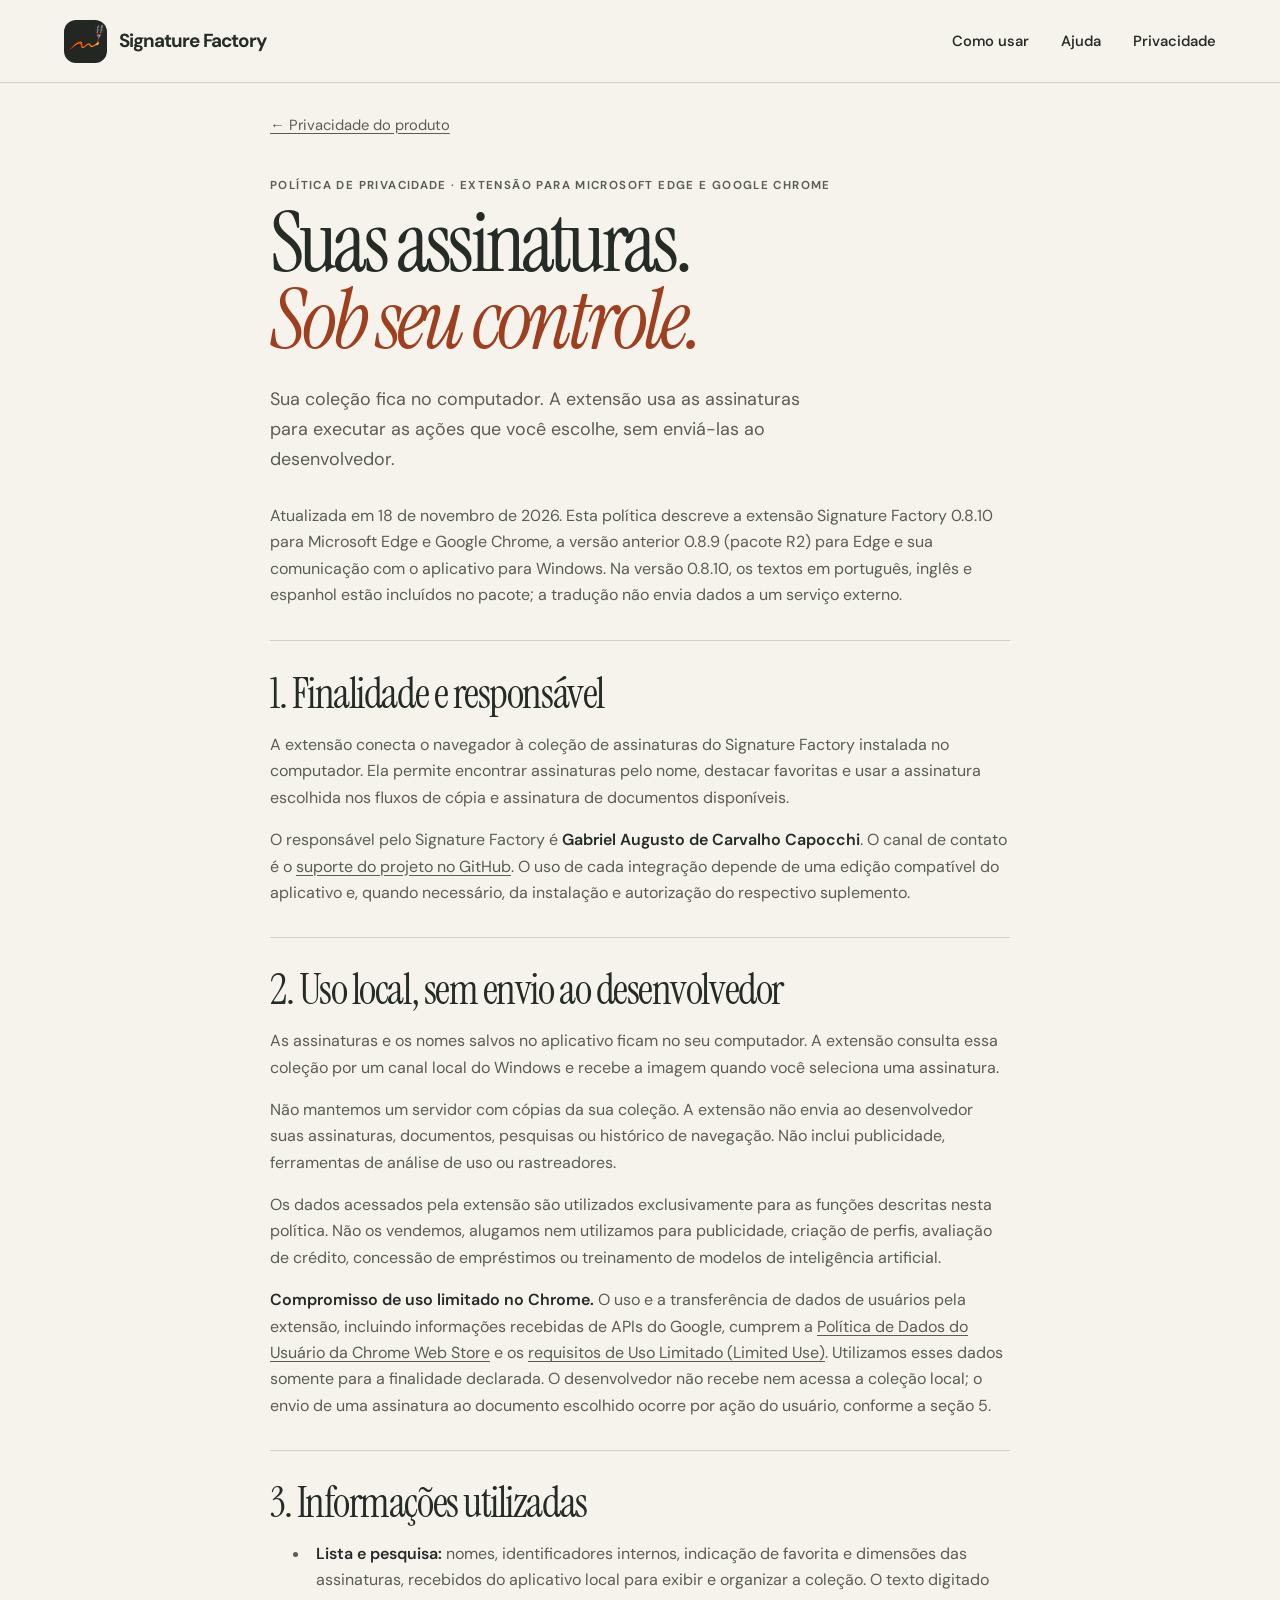
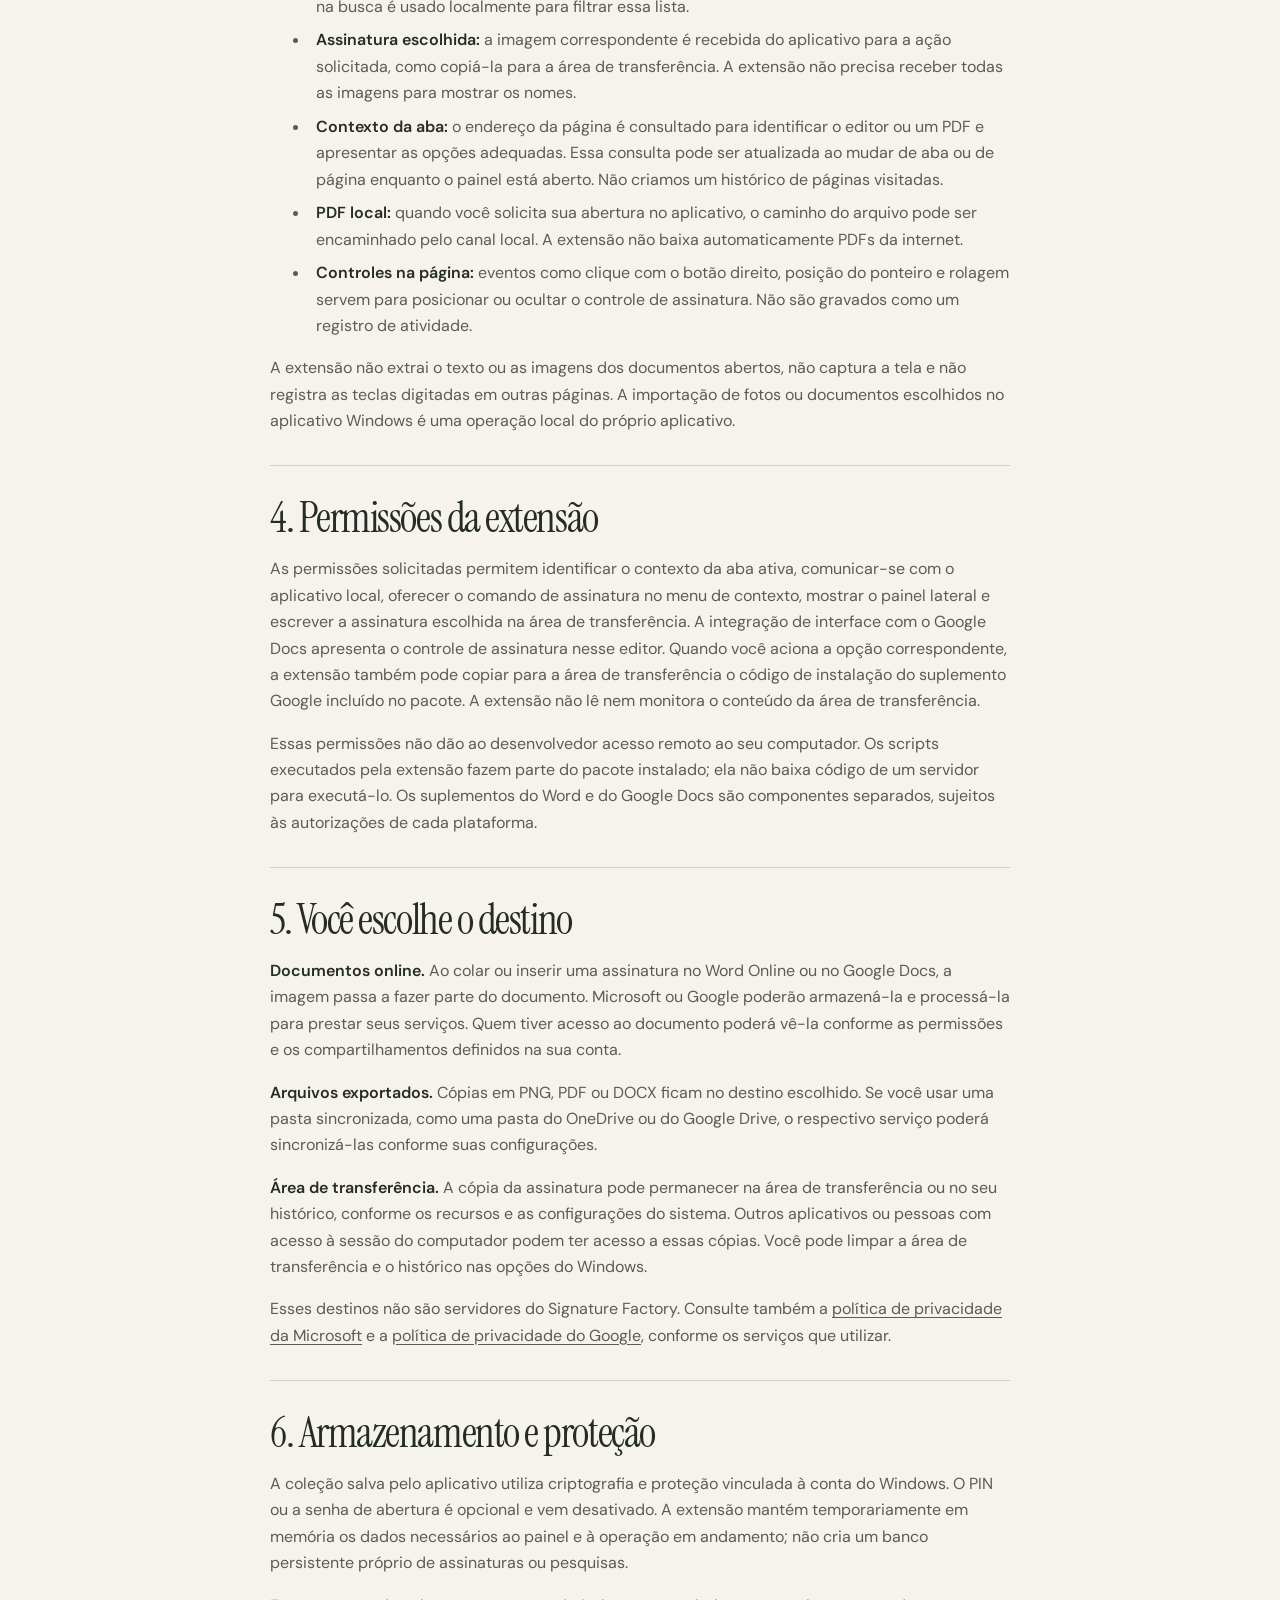
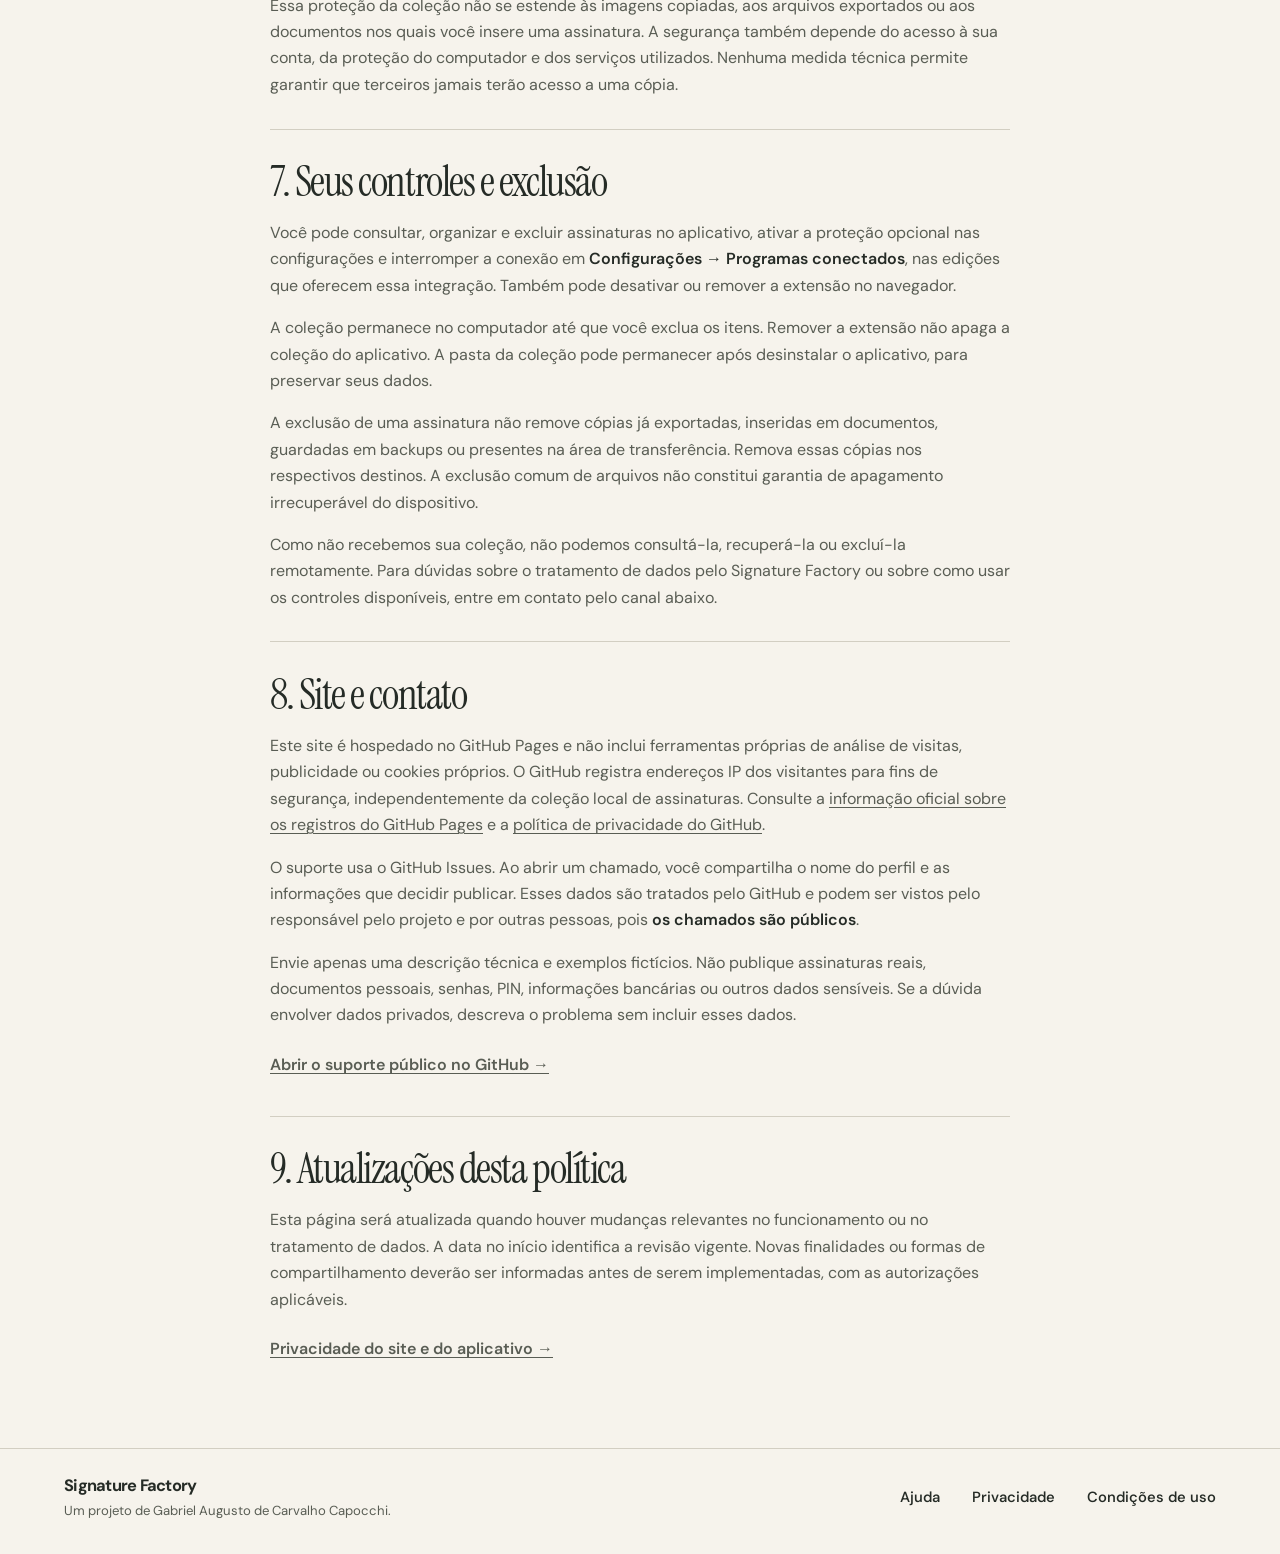
==== commit 02c39eaa: "Atualiza a política de privacidade para Chrome e Edge Explicita o escopo da extensão 0.8.10 nos dois" ====
--- a/privacidade-extensao.html
+++ b/privacidade-extensao.html
@@ -3,7 +3,7 @@
 <head>
   <meta charset="utf-8">
   <meta name="viewport" content="width=device-width,initial-scale=1">
-  <meta name="description" content="Política de privacidade da extensão Signature Factory para Microsoft Edge: uso local das assinaturas, permissões, proteção dos dados e controle do usuário.">
+  <meta name="description" content="Política de privacidade da extensão Signature Factory para Microsoft Edge e Google Chrome: uso local das assinaturas, permissões, proteção dos dados e controle do usuário.">
   <meta name="theme-color" content="#f6f3ec">
   <title>Privacidade da extensão · Signature Factory</title>
   <link rel="canonical" href="https://haduka1.github.io/signature-factory/privacidade-extensao.html">
@@ -20,10 +20,10 @@
 <article class="reading">
   <a class="back" href="privacidade.html">← Privacidade do produto</a>
   <header>
-    <p class="section-kicker">Política de privacidade · Extensão para Microsoft Edge</p>
+    <p class="section-kicker">Política de privacidade · Extensão para Microsoft Edge e Google Chrome</p>
     <h1>Suas assinaturas.<br><em>Sob seu controle.</em></h1>
     <p class="lede">Sua coleção fica no computador. A extensão usa as assinaturas para executar as ações que você escolhe, sem enviá-las ao desenvolvedor.</p>
-    <p>Atualizada em <time datetime="2026-11-18">18 de novembro de 2026</time>. Esta política descreve as versões 0.8.9 (pacote R2) e 0.8.10 da extensão Signature Factory e sua comunicação com o aplicativo para Windows. Na versão 0.8.10, os textos em português, inglês e espanhol estão incluídos no pacote; a tradução não envia dados a um serviço externo.</p>
+    <p>Atualizada em <time datetime="2026-11-18">18 de novembro de 2026</time>. Esta política descreve a extensão Signature Factory 0.8.10 para Microsoft Edge e Google Chrome, a versão anterior 0.8.9 (pacote R2) para Edge e sua comunicação com o aplicativo para Windows. Na versão 0.8.10, os textos em português, inglês e espanhol estão incluídos no pacote; a tradução não envia dados a um serviço externo.</p>
   </header>
   <section aria-labelledby="responsavel">
     <h2 id="responsavel">1. Finalidade e responsável</h2>
@@ -34,7 +34,8 @@
     <h2 id="uso-local">2. Uso local, sem envio ao desenvolvedor</h2>
     <p>As assinaturas e os nomes salvos no aplicativo ficam no seu computador. A extensão consulta essa coleção por um canal local do Windows e recebe a imagem quando você seleciona uma assinatura.</p>
     <p>Não mantemos um servidor com cópias da sua coleção. A extensão não envia ao desenvolvedor suas assinaturas, documentos, pesquisas ou histórico de navegação. Não inclui publicidade, ferramentas de análise de uso ou rastreadores.</p>
-    <p>Os dados acessados pela extensão são utilizados exclusivamente para as funções descritas nesta política. Não os vendemos, alugamos nem utilizamos para publicidade, criação de perfis ou treinamento de modelos de inteligência artificial.</p>
+    <p>Os dados acessados pela extensão são utilizados exclusivamente para as funções descritas nesta política. Não os vendemos, alugamos nem utilizamos para publicidade, criação de perfis, avaliação de crédito, concessão de empréstimos ou treinamento de modelos de inteligência artificial.</p>
+    <p><strong>Compromisso de uso limitado no Chrome.</strong> O uso e a transferência de dados de usuários pela extensão, incluindo informações recebidas de APIs do Google, cumprem a <a href="https://developer.chrome.com/docs/webstore/program-policies/user-data-faq">Política de Dados do Usuário da Chrome Web Store</a> e os <a href="https://developer.chrome.com/docs/webstore/program-policies/limited-use">requisitos de Uso Limitado (Limited Use)</a>. Utilizamos esses dados somente para a finalidade declarada. O desenvolvedor não recebe nem acessa a coleção local; o envio de uma assinatura ao documento escolhido ocorre por ação do usuário, conforme a seção 5.</p>
   </section>
   <section aria-labelledby="dados">
     <h2 id="dados">3. Informações utilizadas</h2>
@@ -49,7 +50,7 @@
   </section>
   <section aria-labelledby="permissoes">
     <h2 id="permissoes">4. Permissões da extensão</h2>
-    <p>As permissões solicitadas permitem identificar o contexto da aba ativa, comunicar-se com o aplicativo local, oferecer o comando de assinatura no menu de contexto, mostrar o painel lateral e escrever a assinatura escolhida na área de transferência. A integração de interface com o Google Docs apresenta o controle de assinatura nesse editor.</p>
+    <p>As permissões solicitadas permitem identificar o contexto da aba ativa, comunicar-se com o aplicativo local, oferecer o comando de assinatura no menu de contexto, mostrar o painel lateral e escrever a assinatura escolhida na área de transferência. A integração de interface com o Google Docs apresenta o controle de assinatura nesse editor. Quando você aciona a opção correspondente, a extensão também pode copiar para a área de transferência o código de instalação do suplemento Google incluído no pacote. A extensão não lê nem monitora o conteúdo da área de transferência.</p>
     <p>Essas permissões não dão ao desenvolvedor acesso remoto ao seu computador. Os scripts executados pela extensão fazem parte do pacote instalado; ela não baixa código de um servidor para executá-lo. Os suplementos do Word e do Google Docs são componentes separados, sujeitos às autorizações de cada plataforma.</p>
   </section>
   <section aria-labelledby="destinos">
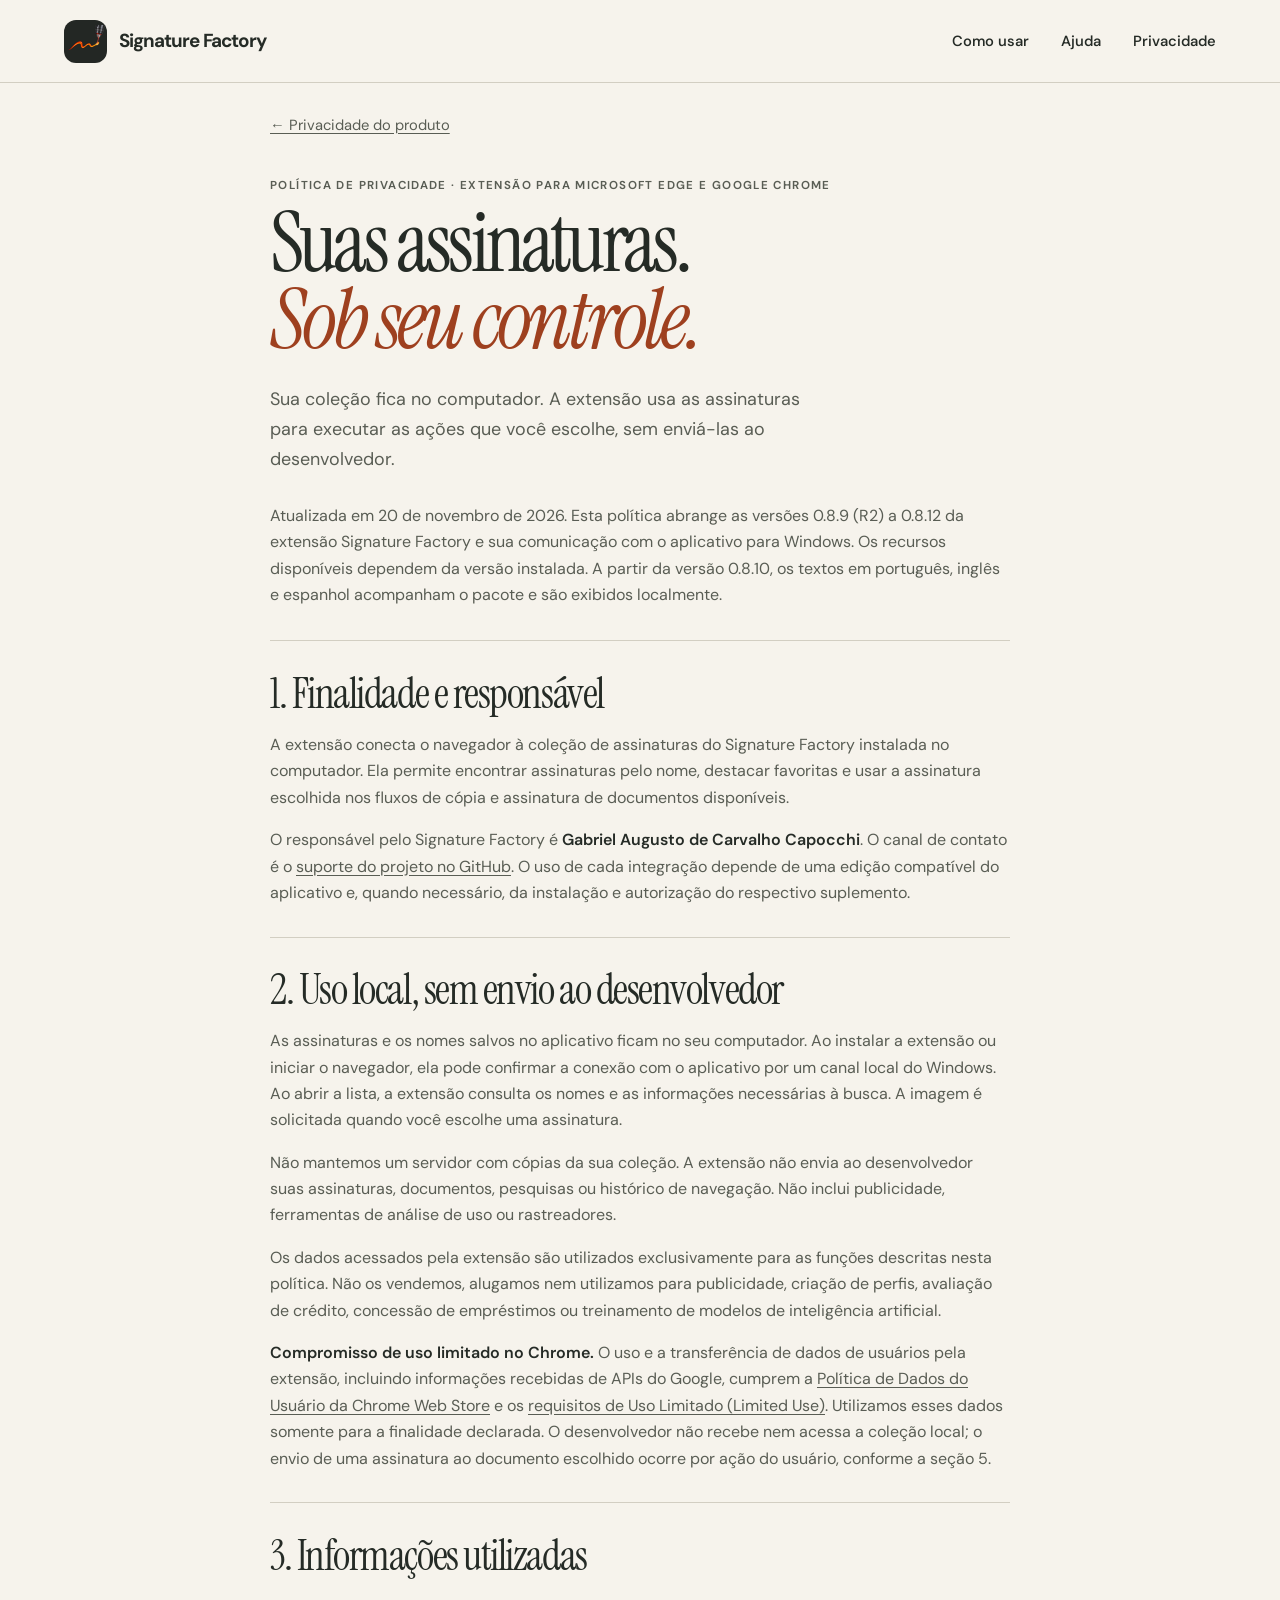
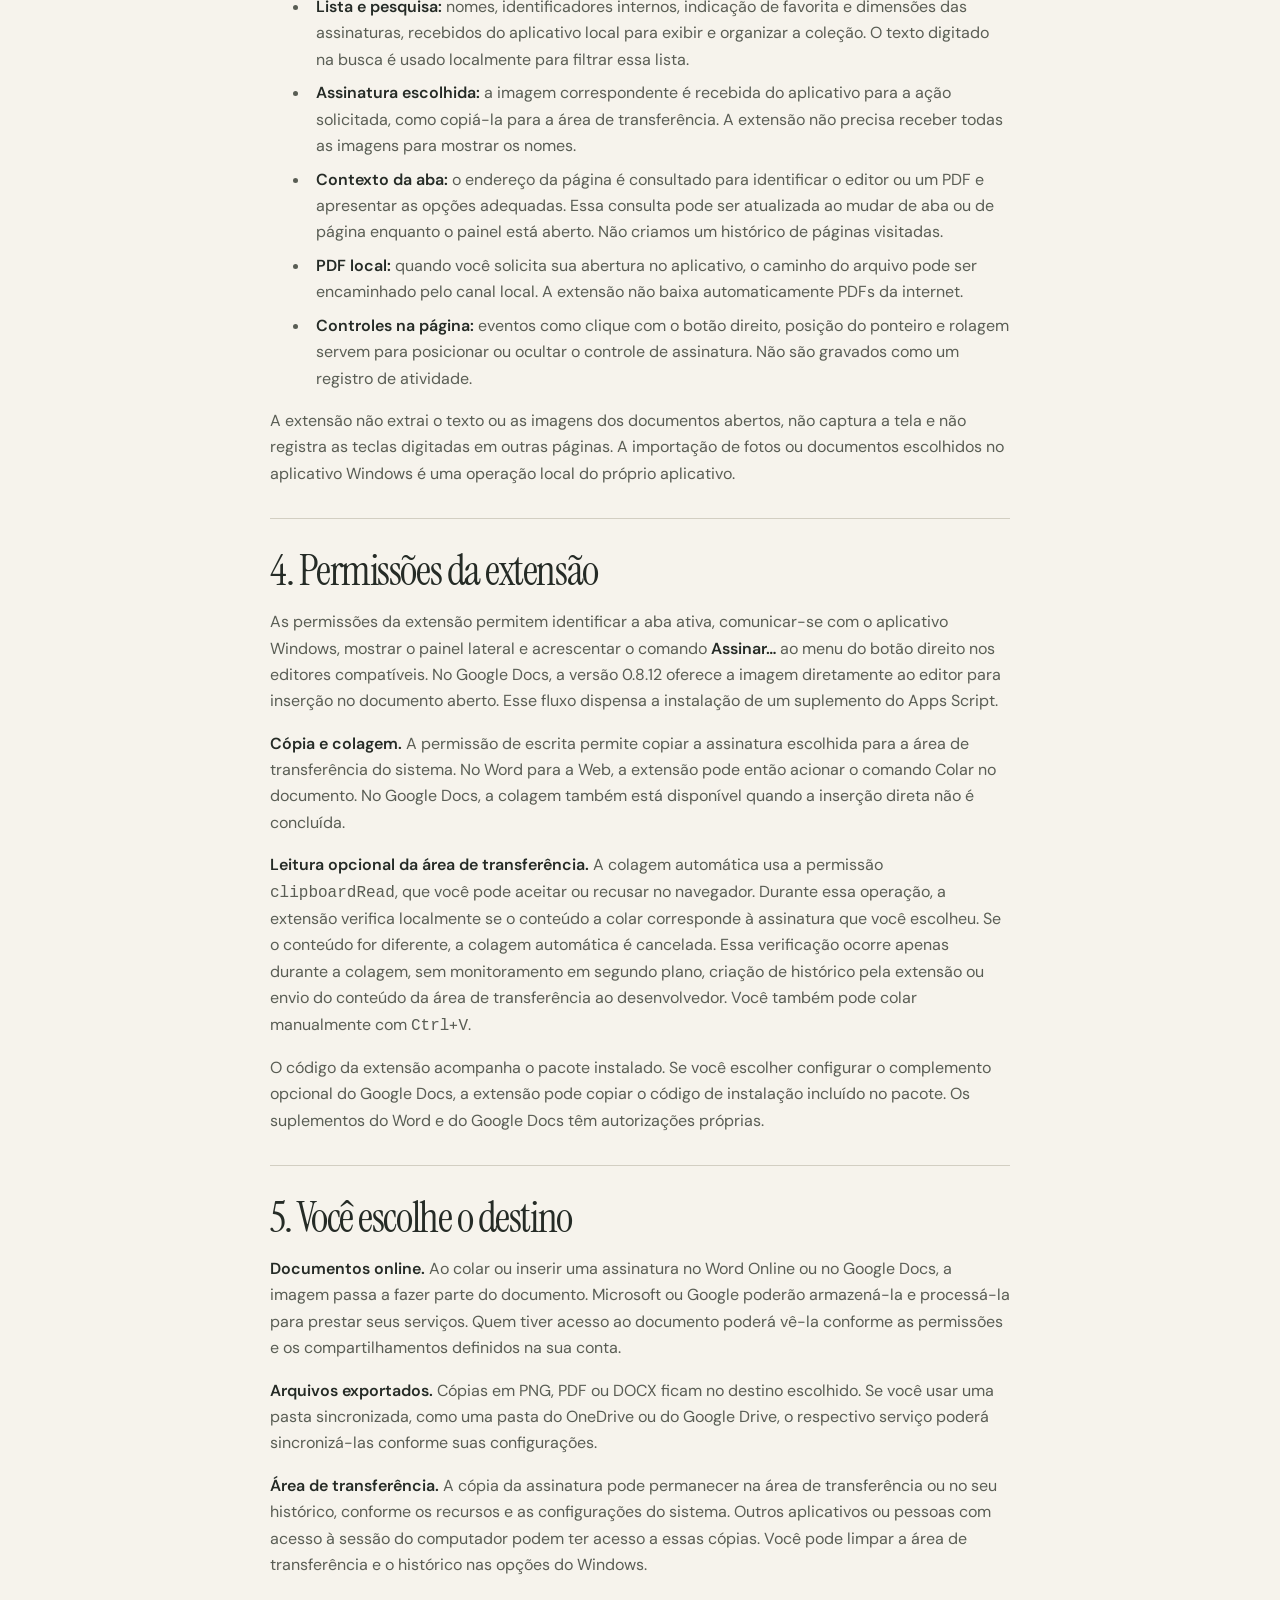
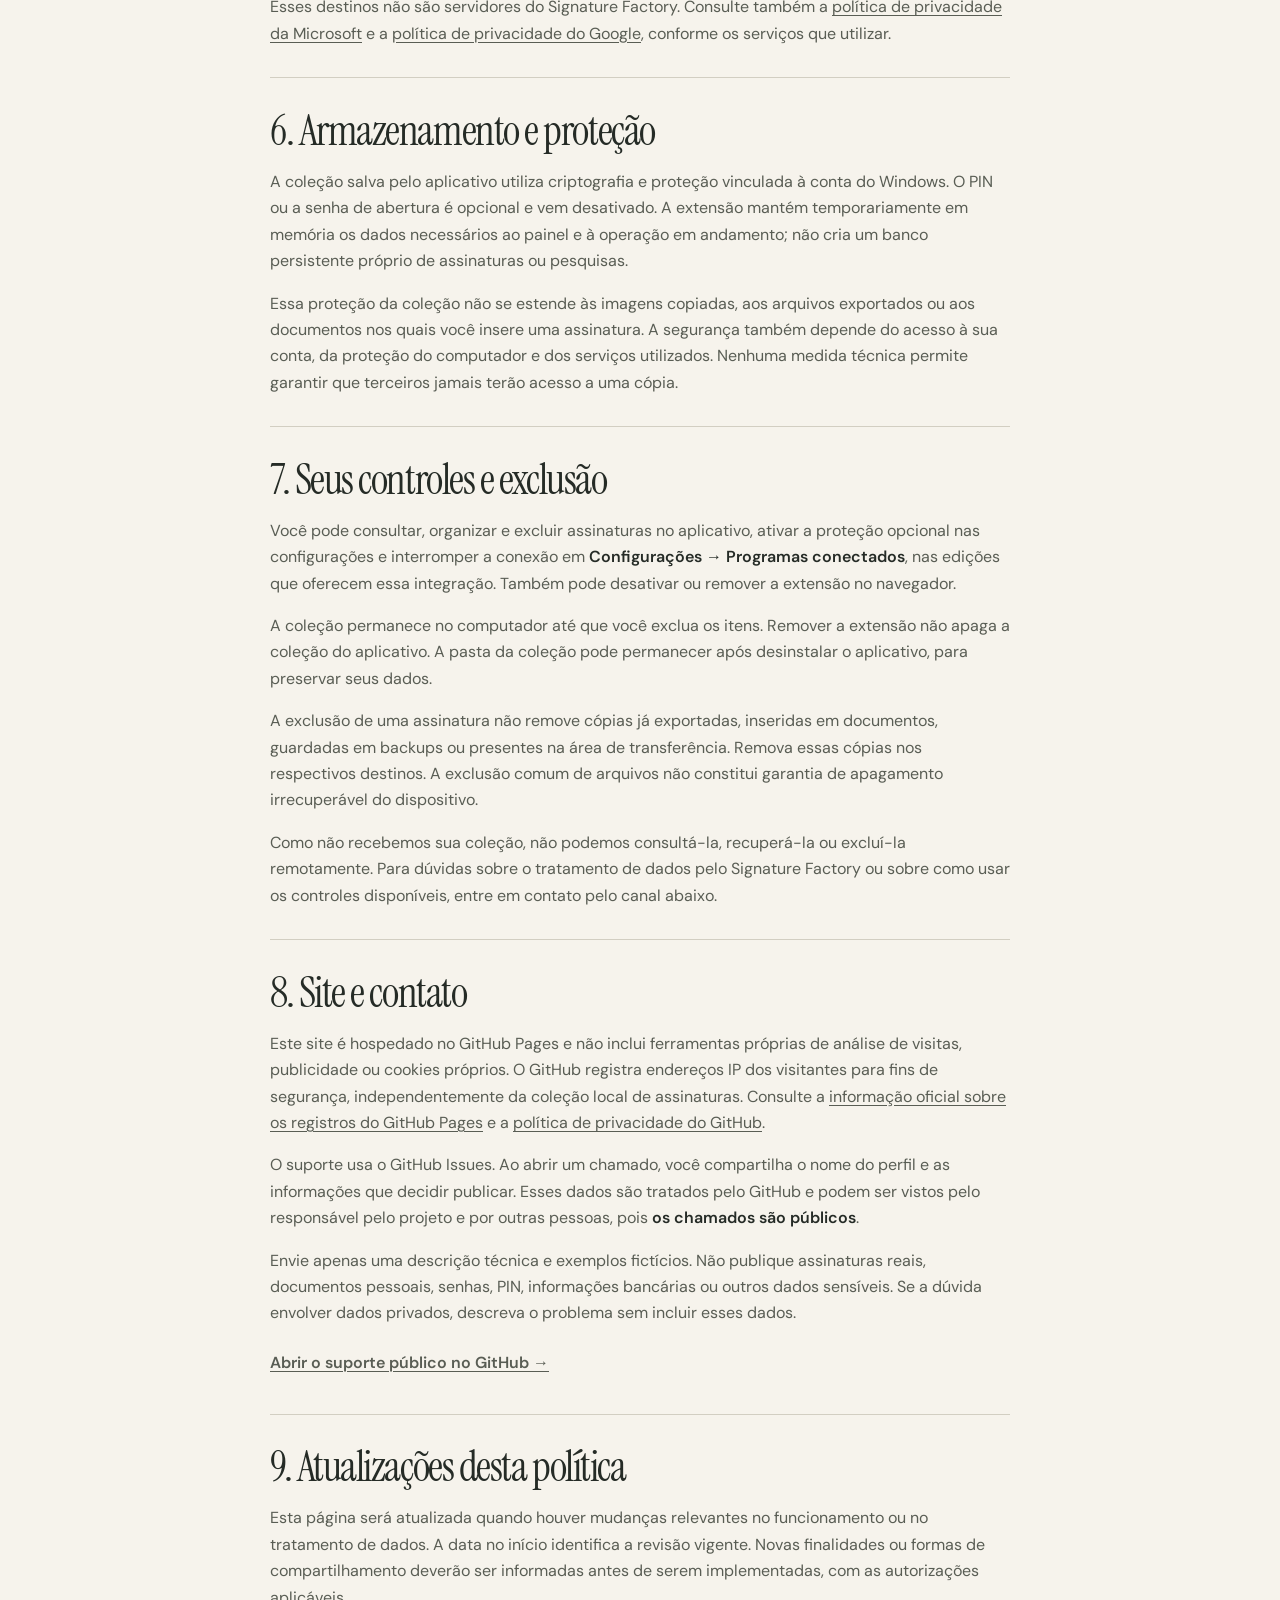
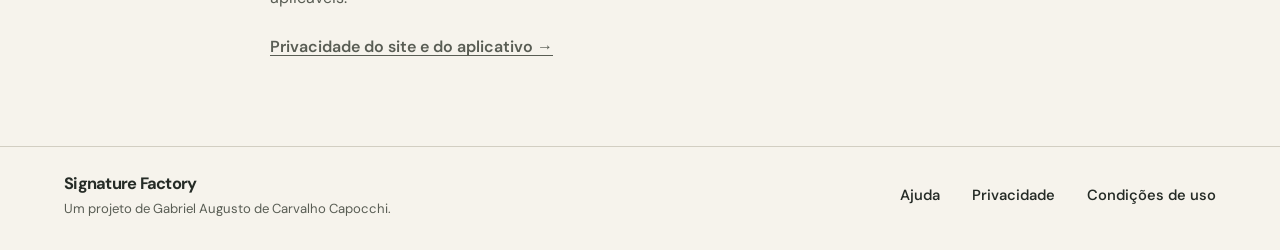
==== commit 9a7b0203: "Atualiza a política de privacidade da extensão 0.8.12" ====
--- a/privacidade-extensao.html
+++ b/privacidade-extensao.html
@@ -23,7 +23,7 @@
     <p class="section-kicker">Política de privacidade · Extensão para Microsoft Edge e Google Chrome</p>
     <h1>Suas assinaturas.<br><em>Sob seu controle.</em></h1>
     <p class="lede">Sua coleção fica no computador. A extensão usa as assinaturas para executar as ações que você escolhe, sem enviá-las ao desenvolvedor.</p>
-    <p>Atualizada em <time datetime="2026-11-18">18 de novembro de 2026</time>. Esta política descreve a extensão Signature Factory 0.8.10 para Microsoft Edge e Google Chrome, a versão anterior 0.8.9 (pacote R2) para Edge e sua comunicação com o aplicativo para Windows. Na versão 0.8.10, os textos em português, inglês e espanhol estão incluídos no pacote; a tradução não envia dados a um serviço externo.</p>
+    <p>Atualizada em <time datetime="2026-11-20">20 de novembro de 2026</time>. Esta política abrange as versões 0.8.9 (R2) a 0.8.12 da extensão Signature Factory e sua comunicação com o aplicativo para Windows. Os recursos disponíveis dependem da versão instalada. A partir da versão 0.8.10, os textos em português, inglês e espanhol acompanham o pacote e são exibidos localmente.</p>
   </header>
   <section aria-labelledby="responsavel">
     <h2 id="responsavel">1. Finalidade e responsável</h2>
@@ -32,7 +32,7 @@
   </section>
   <section aria-labelledby="uso-local">
     <h2 id="uso-local">2. Uso local, sem envio ao desenvolvedor</h2>
-    <p>As assinaturas e os nomes salvos no aplicativo ficam no seu computador. A extensão consulta essa coleção por um canal local do Windows e recebe a imagem quando você seleciona uma assinatura.</p>
+    <p>As assinaturas e os nomes salvos no aplicativo ficam no seu computador. Ao instalar a extensão ou iniciar o navegador, ela pode confirmar a conexão com o aplicativo por um canal local do Windows. Ao abrir a lista, a extensão consulta os nomes e as informações necessárias à busca. A imagem é solicitada quando você escolhe uma assinatura.</p>
     <p>Não mantemos um servidor com cópias da sua coleção. A extensão não envia ao desenvolvedor suas assinaturas, documentos, pesquisas ou histórico de navegação. Não inclui publicidade, ferramentas de análise de uso ou rastreadores.</p>
     <p>Os dados acessados pela extensão são utilizados exclusivamente para as funções descritas nesta política. Não os vendemos, alugamos nem utilizamos para publicidade, criação de perfis, avaliação de crédito, concessão de empréstimos ou treinamento de modelos de inteligência artificial.</p>
     <p><strong>Compromisso de uso limitado no Chrome.</strong> O uso e a transferência de dados de usuários pela extensão, incluindo informações recebidas de APIs do Google, cumprem a <a href="https://developer.chrome.com/docs/webstore/program-policies/user-data-faq">Política de Dados do Usuário da Chrome Web Store</a> e os <a href="https://developer.chrome.com/docs/webstore/program-policies/limited-use">requisitos de Uso Limitado (Limited Use)</a>. Utilizamos esses dados somente para a finalidade declarada. O desenvolvedor não recebe nem acessa a coleção local; o envio de uma assinatura ao documento escolhido ocorre por ação do usuário, conforme a seção 5.</p>
@@ -50,8 +50,10 @@
   </section>
   <section aria-labelledby="permissoes">
     <h2 id="permissoes">4. Permissões da extensão</h2>
-    <p>As permissões solicitadas permitem identificar o contexto da aba ativa, comunicar-se com o aplicativo local, oferecer o comando de assinatura no menu de contexto, mostrar o painel lateral e escrever a assinatura escolhida na área de transferência. A integração de interface com o Google Docs apresenta o controle de assinatura nesse editor. Quando você aciona a opção correspondente, a extensão também pode copiar para a área de transferência o código de instalação do suplemento Google incluído no pacote. A extensão não lê nem monitora o conteúdo da área de transferência.</p>
-    <p>Essas permissões não dão ao desenvolvedor acesso remoto ao seu computador. Os scripts executados pela extensão fazem parte do pacote instalado; ela não baixa código de um servidor para executá-lo. Os suplementos do Word e do Google Docs são componentes separados, sujeitos às autorizações de cada plataforma.</p>
+    <p>As permissões da extensão permitem identificar a aba ativa, comunicar-se com o aplicativo Windows, mostrar o painel lateral e acrescentar o comando <strong>Assinar…</strong> ao menu do botão direito nos editores compatíveis. No Google Docs, a versão 0.8.12 oferece a imagem diretamente ao editor para inserção no documento aberto. Esse fluxo dispensa a instalação de um suplemento do Apps Script.</p>
+    <p><strong>Cópia e colagem.</strong> A permissão de escrita permite copiar a assinatura escolhida para a área de transferência do sistema. No Word para a Web, a extensão pode então acionar o comando Colar no documento. No Google Docs, a colagem também está disponível quando a inserção direta não é concluída.</p>
+    <p><strong>Leitura opcional da área de transferência.</strong> A colagem automática usa a permissão <code>clipboardRead</code>, que você pode aceitar ou recusar no navegador. Durante essa operação, a extensão verifica localmente se o conteúdo a colar corresponde à assinatura que você escolheu. Se o conteúdo for diferente, a colagem automática é cancelada. Essa verificação ocorre apenas durante a colagem, sem monitoramento em segundo plano, criação de histórico pela extensão ou envio do conteúdo da área de transferência ao desenvolvedor. Você também pode colar manualmente com <kbd>Ctrl</kbd>+<kbd>V</kbd>.</p>
+    <p>O código da extensão acompanha o pacote instalado. Se você escolher configurar o complemento opcional do Google Docs, a extensão pode copiar o código de instalação incluído no pacote. Os suplementos do Word e do Google Docs têm autorizações próprias.</p>
   </section>
   <section aria-labelledby="destinos">
     <h2 id="destinos">5. Você escolhe o destino</h2>
